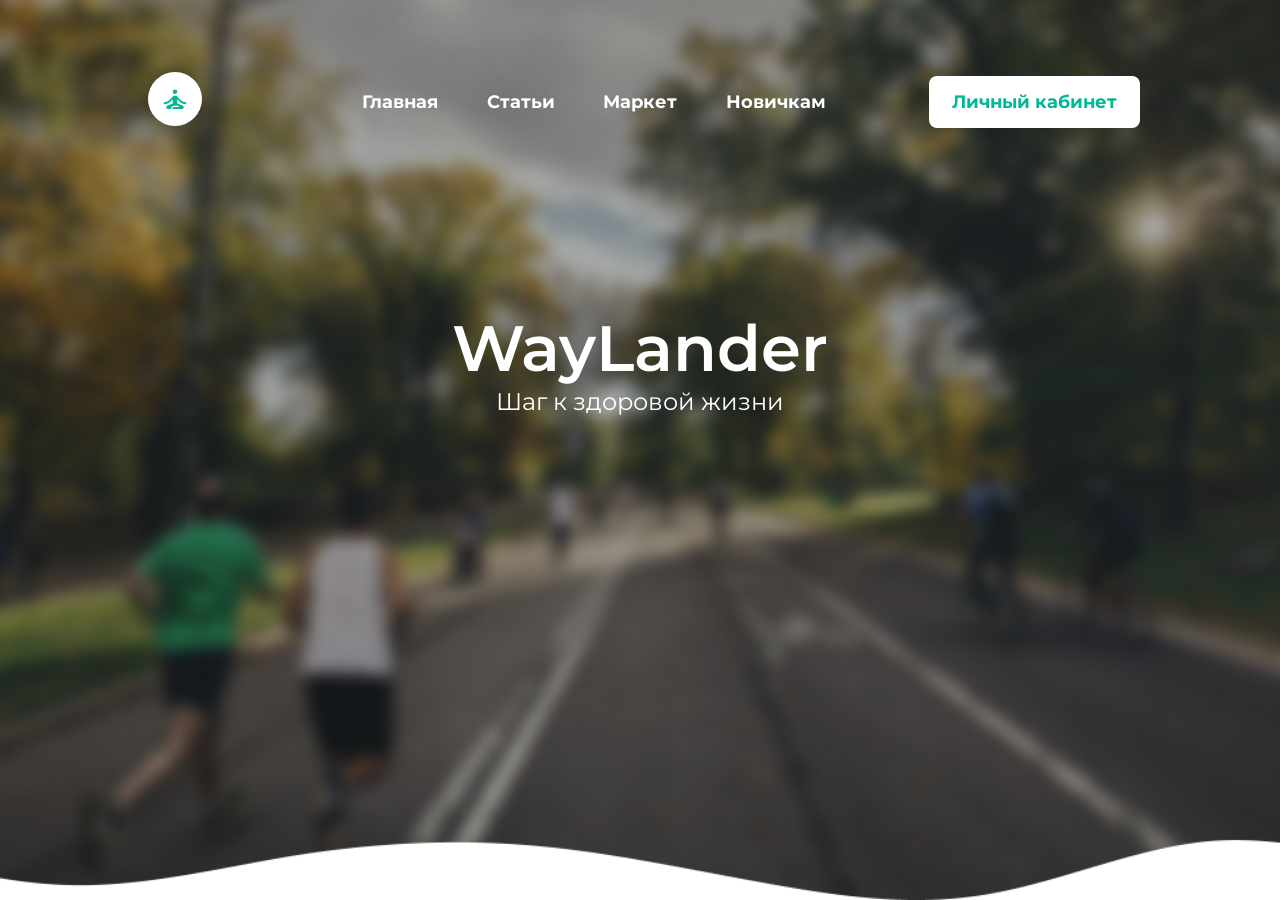
==== index.html @ 66855896 "web-site loaded" ====
<!DOCTYPE html><html lang="en"><head><meta charset="UTF-8"><meta http-equiv="X-UA-Compatible" content="IE=edge"><meta name="viewport" content="width=device-width,initial-scale=1"><link href="https://fonts.googleapis.com/css2?family=Montserrat:wght@400;600&display=swap" rel="stylesheet"><link rel="stylesheet" href="./css/style.min.css"><title>WayLander</title></head><body><section class="promo"><div class="promo__image"><div class="container"><nav class="header__nav"><div class="header__logo"><img src="./icons/Frame_6.svg" alt=""></div><ul class="nav_items"><li>Главная</li><li>Статьи</li><li>Маркет</li><li>Новичкам</li></ul><div class="header__btn">Личный кабинет</div></nav><div class="title"><h1 class="">WayLander</h1><p>Шаг к здоровой жизни</p></div></div></div></section><script src="https://cdn.jsdelivr.net/npm/bootstrap@5.2.2/dist/js/bootstrap.bundle.min.js" integrity="sha384-OERcA2EqjJCMA+/3y+gxIOqMEjwtxJY7qPCqsdltbNJuaOe923+mo//f6V8Qbsw3" crossorigin="anonymous"></script></body></html>
---- css/style.min.css ----
*{margin:0;padding:0}.container{width:1000px;margin:0 auto}.promo{background:url(../img/Maskgroup.png) no-repeat center;background-size:cover;min-height:100vh}.promo nav{display:flex;justify-content:space-between;align-items:center;padding-top:64px;font-family:Montserrat;font-style:normal;font-weight:700;font-size:18px;line-height:22px}.promo ul{display:flex;list-style-type:none;color:#fff;align-items:center;justify-content:space-between;width:464px;margin-left:135px;margin-right:86px}.promo li{transition:.3s}.promo li:hover{transition:.3s;color:#00b894;cursor:pointer}.promo .header__btn{justify-self:unset;display:flex;justify-content:center;align-items:center;padding:8px 16px;width:179px;height:36px;background:#fff;color:#00b894;border-radius:8px;transition:.3s;background-color:#fff}.promo .header__btn:hover{transition:.3s;background-color:#00b894;color:#fff;cursor:pointer}.promo .title{display:grid;justify-content:center;padding-top:170px}.promo .title h1{animation-name:fadein;animation-duration:6s;font-family:Montserrat;font-style:normal;font-weight:600;font-size:64px;line-height:78px;color:#fff}.promo .title p{animation-name:fadein;animation-duration:6s;margin:0 auto;font-family:Montserrat;font-style:normal;font-weight:400;font-size:24px;line-height:29px;color:#fff}@keyframes fadein{0%{opacity:0}100%{opacity:100}}
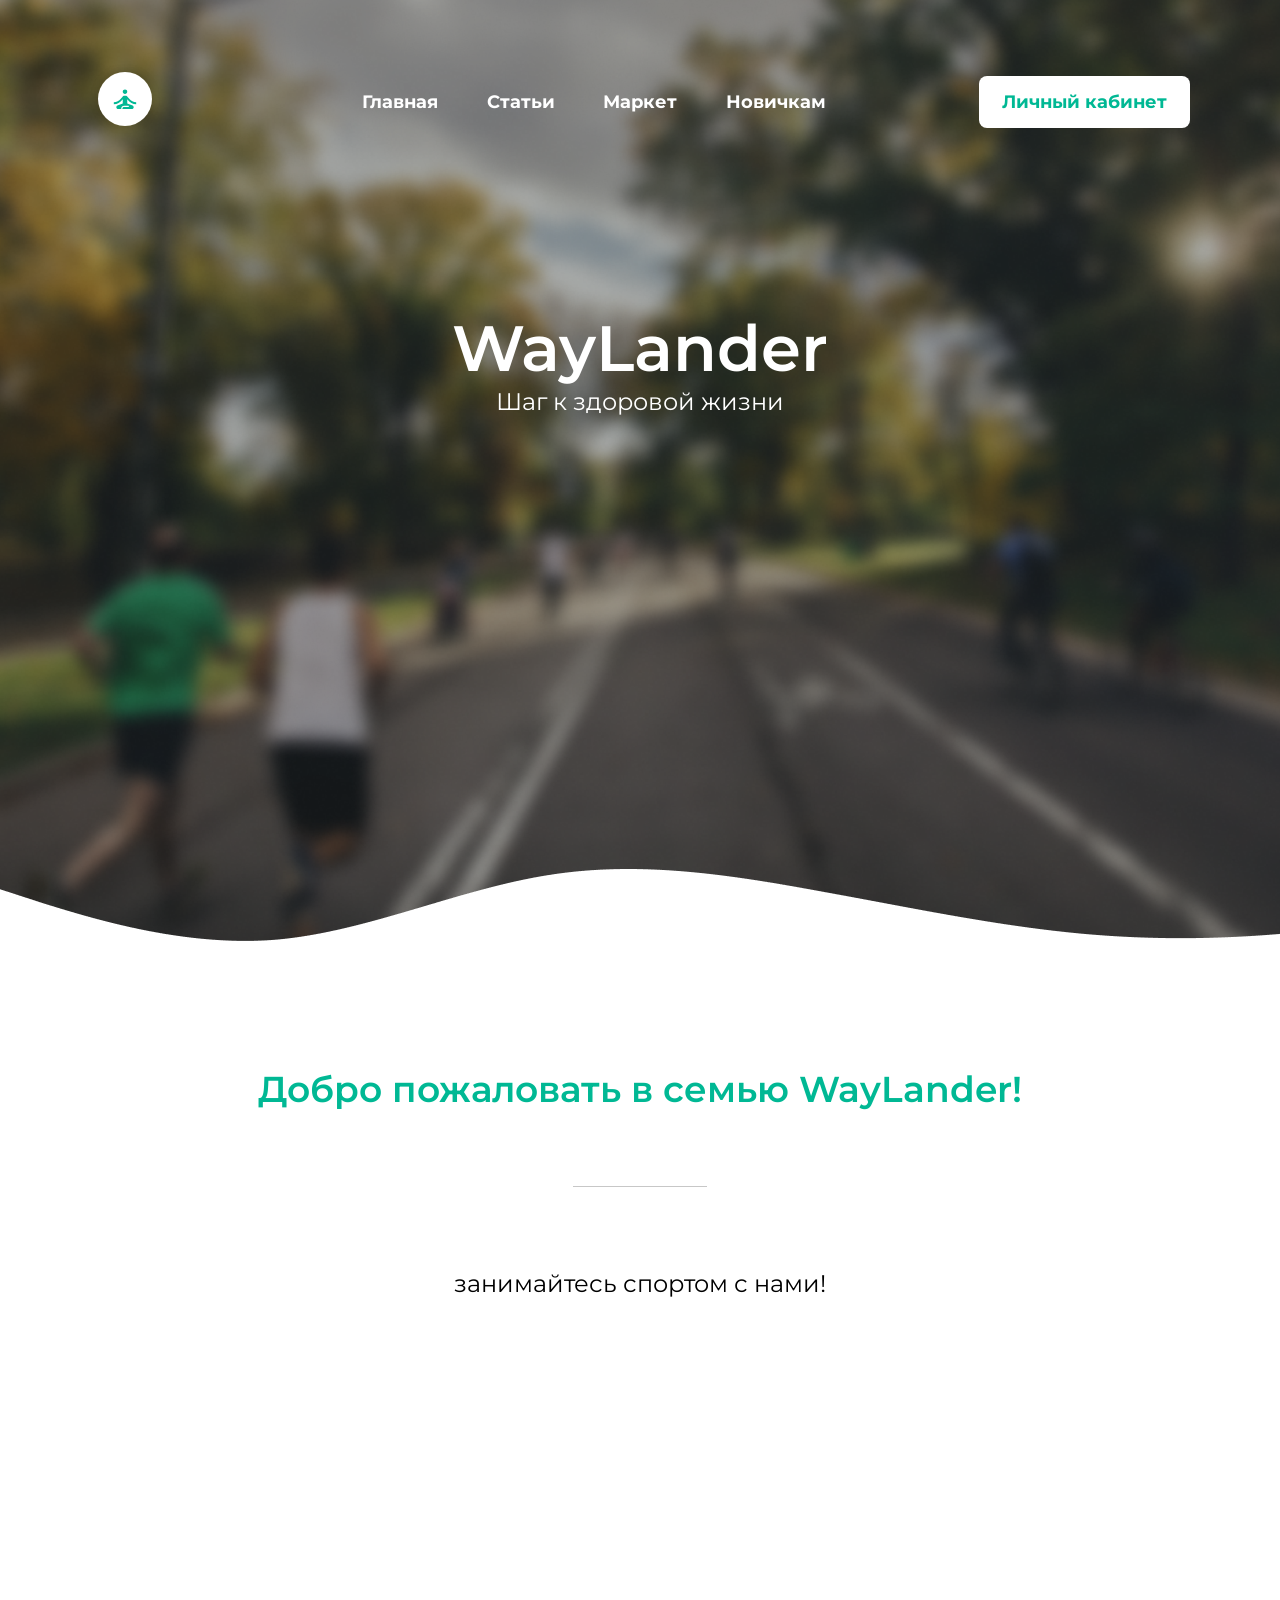
==== commit d3e3b70e: "modified promo" ====
--- a/index.html
+++ b/index.html
@@ -1 +1 @@
-<!DOCTYPE html><html lang="en"><head><meta charset="UTF-8"><meta http-equiv="X-UA-Compatible" content="IE=edge"><meta name="viewport" content="width=device-width,initial-scale=1"><link href="https://fonts.googleapis.com/css2?family=Montserrat:wght@400;600&display=swap" rel="stylesheet"><link rel="stylesheet" href="./css/style.min.css"><title>WayLander</title></head><body><section class="promo"><div class="promo__image"><div class="container"><nav class="header__nav"><div class="header__logo"><img src="./icons/Frame_6.svg" alt=""></div><ul class="nav_items"><li>Главная</li><li>Статьи</li><li>Маркет</li><li>Новичкам</li></ul><div class="header__btn">Личный кабинет</div></nav><div class="title"><h1 class="">WayLander</h1><p>Шаг к здоровой жизни</p></div></div></div></section><script src="https://cdn.jsdelivr.net/npm/bootstrap@5.2.2/dist/js/bootstrap.bundle.min.js" integrity="sha384-OERcA2EqjJCMA+/3y+gxIOqMEjwtxJY7qPCqsdltbNJuaOe923+mo//f6V8Qbsw3" crossorigin="anonymous"></script></body></html>+<!DOCTYPE html><html lang="en"><head><meta charset="UTF-8"><meta http-equiv="X-UA-Compatible" content="IE=edge"><meta name="viewport" content="width=device-width,initial-scale=1"><link href="https://fonts.googleapis.com/css2?family=Montserrat:wght@400;600&display=swap" rel="stylesheet"><link rel="stylesheet" href="./css/style.min.css"><title>WayLander</title></head><body><section class="promo"><div class="promo__image"><div class="container"><nav class="header__nav"><div class="header__logo"><img src="./icons/Frame_6.svg" alt=""></div><ul class="nav_items"><li>Главная</li><li>Статьи</li><li>Маркет</li><li>Новичкам</li></ul><div class="header__btn">Личный кабинет</div></nav><div class="title"><h1 class="">WayLander</h1><p>Шаг к здоровой жизни</p></div></div><img class="vector" src="./img/Vector.png" alt=""></div></section><section class="opportunities"><div class="container"><div class="greeting"><h2>Добро пожаловать в семью WayLander!</h2><div class="vector"></div><h3>занимайтесь спортом с нами!</h3></div></div></section><script src="https://cdn.jsdelivr.net/npm/bootstrap@5.2.2/dist/js/bootstrap.bundle.min.js" integrity="sha384-OERcA2EqjJCMA+/3y+gxIOqMEjwtxJY7qPCqsdltbNJuaOe923+mo//f6V8Qbsw3" crossorigin="anonymous"></script></body></html>
--- a/css/style.min.css
+++ b/css/style.min.css
@@ -1 +1 @@
-*{margin:0;padding:0}.container{width:1000px;margin:0 auto}.promo{background:url(../img/Maskgroup.png) no-repeat center;background-size:cover;min-height:100vh}.promo nav{display:flex;justify-content:space-between;align-items:center;padding-top:64px;font-family:Montserrat;font-style:normal;font-weight:700;font-size:18px;line-height:22px}.promo ul{display:flex;list-style-type:none;color:#fff;align-items:center;justify-content:space-between;width:464px;margin-left:135px;margin-right:86px}.promo li{transition:.3s}.promo li:hover{transition:.3s;color:#00b894;cursor:pointer}.promo .header__btn{justify-self:unset;display:flex;justify-content:center;align-items:center;padding:8px 16px;width:179px;height:36px;background:#fff;color:#00b894;border-radius:8px;transition:.3s;background-color:#fff}.promo .header__btn:hover{transition:.3s;background-color:#00b894;color:#fff;cursor:pointer}.promo .title{display:grid;justify-content:center;padding-top:170px}.promo .title h1{animation-name:fadein;animation-duration:6s;font-family:Montserrat;font-style:normal;font-weight:600;font-size:64px;line-height:78px;color:#fff}.promo .title p{animation-name:fadein;animation-duration:6s;margin:0 auto;font-family:Montserrat;font-style:normal;font-weight:400;font-size:24px;line-height:29px;color:#fff}@keyframes fadein{0%{opacity:0}100%{opacity:100}}+*{margin:0;padding:0}.container{width:1100px;min-height:100%;margin:0 auto}.promo{position:relative}.promo__image{position:relative;background:url(../img/runner.png) no-repeat center;background-size:cover;min-height:110vh;max-height:100%;margin-bottom:0;position:relative}.promo__image .vector{position:absolute;bottom:0}.promo nav{display:flex;justify-content:space-between;align-items:center;padding-top:64px;font-family:Montserrat;font-style:normal;font-weight:700;font-size:18px;line-height:22px}.promo ul{display:flex;list-style-type:none;color:#fff;align-items:center;justify-content:space-between;width:464px;margin-left:135px;margin-right:86px}.promo li{transition:.3s}.promo li:hover{transition:.3s;color:#00b894;cursor:pointer}.promo .header__btn{justify-self:unset;display:flex;justify-content:center;align-items:center;padding:8px 16px;width:179px;height:36px;background:#fff;color:#00b894;border-radius:8px;transition:.3s;background-color:#fff}.promo .header__btn:hover{transition:.3s;background-color:#00b894;color:#fff;cursor:pointer}.promo .title{display:grid;justify-content:center;padding-top:170px}.promo .title h1{animation-name:fadein;animation-duration:4s;animation-delay:1s;opacity:0;animation-fill-mode:forwards;font-family:Montserrat;font-style:normal;font-weight:600;font-size:64px;line-height:78px;color:#fff}.promo .title p{animation-name:fadein;animation-duration:4s;animation-delay:2s;opacity:0;animation-fill-mode:forwards;margin:0 auto;font-family:Montserrat;font-style:normal;font-weight:400;font-size:24px;line-height:29px;color:#fff}@keyframes fadein{0%{opacity:0}100%{opacity:100}}.opportunities{min-height:792px;padding-top:60px}.greeting{display:flex;flex-direction:column;min-width:190px;justify-content:center}.greeting h2{margin:0 auto;font-family:Montserrat;font-style:normal;font-weight:600;font-size:36px;line-height:78px;color:#00b894}.greeting .vector{margin:0 auto;height:1px;width:134px;background-color:#c7c7c7;margin-top:58px}.greeting h3{margin:0 auto;margin-top:58px;font-family:Montserrat;font-style:normal;font-weight:400;font-size:24px;line-height:78px;color:#000}
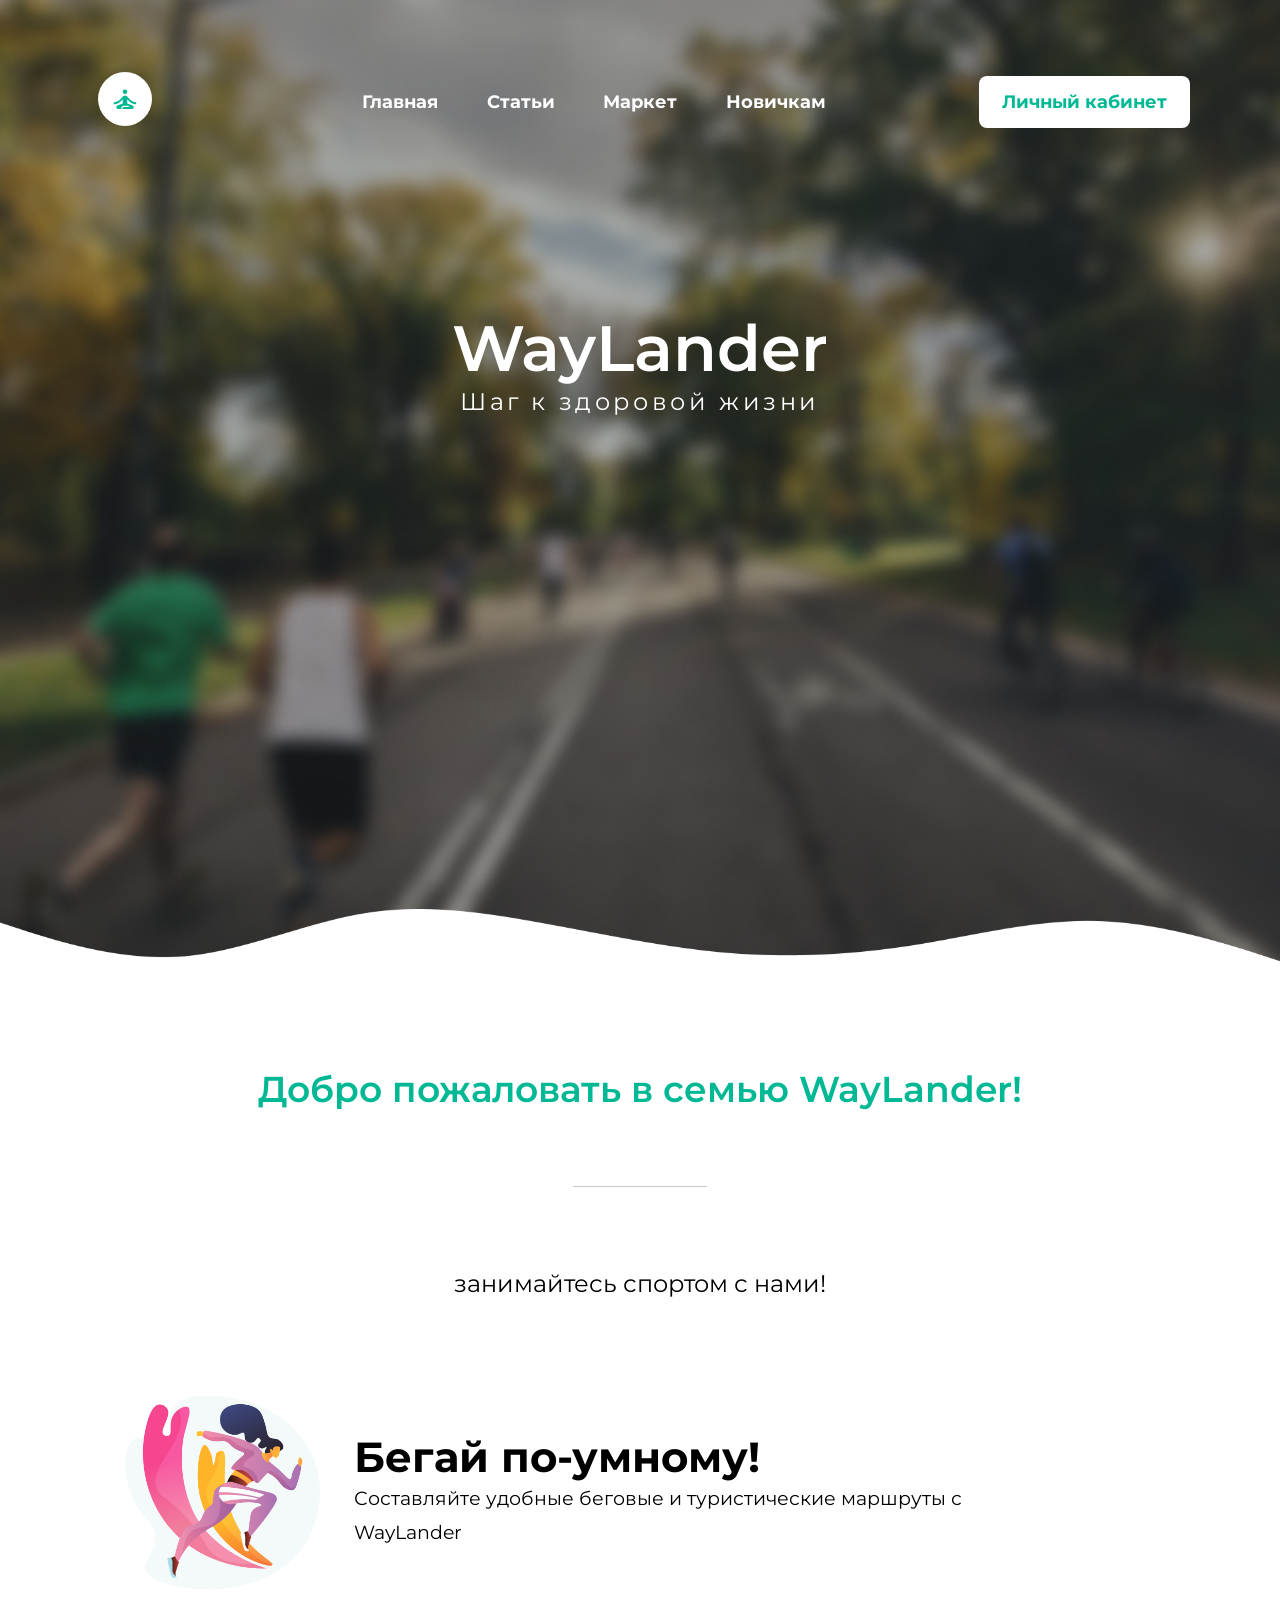
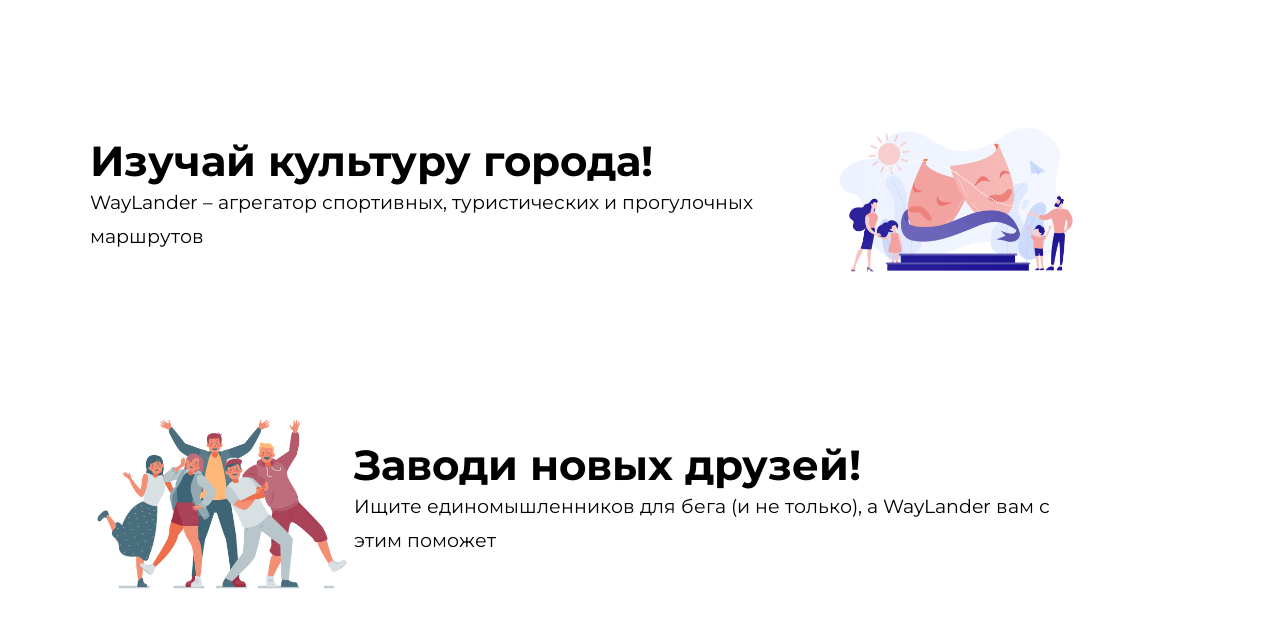
==== commit c8e2b2ce: "add web-site" ====
--- a/index.html
+++ b/index.html
@@ -1 +1 @@
-<!DOCTYPE html><html lang="en"><head><meta charset="UTF-8"><meta http-equiv="X-UA-Compatible" content="IE=edge"><meta name="viewport" content="width=device-width,initial-scale=1"><link href="https://fonts.googleapis.com/css2?family=Montserrat:wght@400;600&display=swap" rel="stylesheet"><link rel="stylesheet" href="./css/style.min.css"><title>WayLander</title></head><body><section class="promo"><div class="promo__image"><div class="container"><nav class="header__nav"><div class="header__logo"><img src="./icons/Frame_6.svg" alt=""></div><ul class="nav_items"><li>Главная</li><li>Статьи</li><li>Маркет</li><li>Новичкам</li></ul><div class="header__btn">Личный кабинет</div></nav><div class="title"><h1 class="">WayLander</h1><p>Шаг к здоровой жизни</p></div></div><img class="vector" src="./img/Vector.png" alt=""></div></section><section class="opportunities"><div class="container"><div class="greeting"><h2>Добро пожаловать в семью WayLander!</h2><div class="vector"></div><h3>занимайтесь спортом с нами!</h3></div></div></section><script src="https://cdn.jsdelivr.net/npm/bootstrap@5.2.2/dist/js/bootstrap.bundle.min.js" integrity="sha384-OERcA2EqjJCMA+/3y+gxIOqMEjwtxJY7qPCqsdltbNJuaOe923+mo//f6V8Qbsw3" crossorigin="anonymous"></script></body></html>+<!DOCTYPE html><html lang="en"><head><meta charset="UTF-8"><meta http-equiv="X-UA-Compatible" content="IE=edge"><meta name="viewport" content="width=device-width,initial-scale=1"><link href="https://fonts.googleapis.com/css2?family=Montserrat:wght@400;600&display=swap" rel="stylesheet"><link rel="stylesheet" href="./css/style.min.css"><title>WayLander</title></head><body><section class="promo"><div class="promo__image"><div class="container"><nav class="header__nav"><div class="header__logo"><img src="./icons/Frame_6.svg" alt="" draggable="false"></div><ul class="nav_items"><li>Главная</li><li>Статьи</li><li>Маркет</li><li>Новичкам</li></ul><div class="header__btn">Личный кабинет</div></nav><div class="title"><h1 class="">WayLander</h1><p>Шаг к здоровой жизни</p></div></div><img class="vector" src="./img/Vector.png" alt=""></div></section><section class="opportunities"><div class="container"><div class="greeting"><h2>Добро пожаловать в семью WayLander!</h2><div class="vector"></div><h3>занимайтесь спортом с нами!</h3></div><div class="opportunities__items"><div class="opportunities__item"><img src="./icons/woman.svg" alt=""><div class="opportunities__text"><h2>Бегай по-умному!</h2><p>Составляйте удобные беговые и туристические маршруты с WayLander</p></div></div><div class="opportunities__item"><div class="opportunities__text" style="margin-right: 18px"><h2>Изучай культуру города!</h2><p>WayLander – агрегатор спортивных, туристических и прогулочных маршрутов</p></div><img src="./icons/masks.svg" alt=""></div><div class="opportunities__item"><img src="./icons/people.svg" alt=""><div class="opportunities__text"><h2>Заводи новых друзей!</h2><p>Ищите единомышленников для бега (и не только), а WayLander вам с этим поможет</p></div></div></div></div></section><script src="https://cdn.jsdelivr.net/npm/bootstrap@5.2.2/dist/js/bootstrap.bundle.min.js" integrity="sha384-OERcA2EqjJCMA+/3y+gxIOqMEjwtxJY7qPCqsdltbNJuaOe923+mo//f6V8Qbsw3" crossorigin="anonymous"></script></body></html>
--- a/css/style.min.css
+++ b/css/style.min.css
@@ -1 +1 @@
-*{margin:0;padding:0}.container{width:1100px;min-height:100%;margin:0 auto}.promo{position:relative}.promo__image{position:relative;background:url(../img/runner.png) no-repeat center;background-size:cover;min-height:110vh;max-height:100%;margin-bottom:0;position:relative}.promo__image .vector{position:absolute;bottom:0}.promo nav{display:flex;justify-content:space-between;align-items:center;padding-top:64px;font-family:Montserrat;font-style:normal;font-weight:700;font-size:18px;line-height:22px}.promo ul{display:flex;list-style-type:none;color:#fff;align-items:center;justify-content:space-between;width:464px;margin-left:135px;margin-right:86px}.promo li{transition:.3s}.promo li:hover{transition:.3s;color:#00b894;cursor:pointer}.promo .header__btn{justify-self:unset;display:flex;justify-content:center;align-items:center;padding:8px 16px;width:179px;height:36px;background:#fff;color:#00b894;border-radius:8px;transition:.3s;background-color:#fff}.promo .header__btn:hover{transition:.3s;background-color:#00b894;color:#fff;cursor:pointer}.promo .title{display:grid;justify-content:center;padding-top:170px}.promo .title h1{animation-name:fadein;animation-duration:4s;animation-delay:1s;opacity:0;animation-fill-mode:forwards;font-family:Montserrat;font-style:normal;font-weight:600;font-size:64px;line-height:78px;color:#fff}.promo .title p{animation-name:fadein;animation-duration:4s;animation-delay:2s;opacity:0;animation-fill-mode:forwards;margin:0 auto;font-family:Montserrat;font-style:normal;font-weight:400;font-size:24px;line-height:29px;color:#fff}@keyframes fadein{0%{opacity:0}100%{opacity:100}}.opportunities{min-height:792px;padding-top:60px}.greeting{display:flex;flex-direction:column;min-width:190px;justify-content:center}.greeting h2{margin:0 auto;font-family:Montserrat;font-style:normal;font-weight:600;font-size:36px;line-height:78px;color:#00b894}.greeting .vector{margin:0 auto;height:1px;width:134px;background-color:#c7c7c7;margin-top:58px}.greeting h3{margin:0 auto;margin-top:58px;font-family:Montserrat;font-style:normal;font-weight:400;font-size:24px;line-height:78px;color:#000}+*{margin:0;padding:0}.container{width:1100px;margin:0 auto}.promo{position:relative}.promo__image{position:relative;background:url(../img/runner.png) no-repeat center;background-size:cover;min-height:110vh;max-height:100%;margin-bottom:0;position:relative}.promo__image .vector{position:absolute;max-width:100vw;bottom:0}.promo nav{display:flex;justify-content:space-between;align-items:center;padding-top:64px;font-family:Montserrat;font-style:normal;font-weight:700;font-size:18px;line-height:22px}.promo ul{display:flex;list-style-type:none;color:#fff;align-items:center;justify-content:space-between;width:464px;margin-left:135px;margin-right:86px}.promo li{transition:.3s}.promo li:hover{transition:.3s;color:#00b894;cursor:pointer}.promo .header__btn{justify-self:unset;display:flex;justify-content:center;align-items:center;padding:8px 16px;width:179px;height:36px;background:#fff;color:#00b894;border-radius:8px;transition:.3s;background-color:#fff}.promo .header__btn:hover{transition:.3s;background-color:#00b894;color:#fff;cursor:pointer}.promo .title{display:grid;justify-content:center;padding-top:170px}.promo .title h1{animation-name:fadein;animation-duration:4s;animation-delay:1s;opacity:0;animation-fill-mode:forwards;font-family:Montserrat;font-style:normal;font-weight:600;font-size:64px;line-height:78px;color:#fff}.promo .title p{animation-name:fadein;animation-duration:4s;animation-delay:2s;opacity:0;animation-fill-mode:forwards;margin:0 auto;font-family:Montserrat;font-style:normal;font-weight:400;font-size:24px;line-height:29px;color:#fff;letter-spacing:.15em}@keyframes fadein{0%{opacity:0}100%{opacity:100}}.opportunities{min-height:792px;padding-top:60px}.opportunities__item{display:flex;font-family:Montserrat;font-style:normal;font-weight:700;font-size:28px;line-height:34px;display:flex;align-items:center;margin-top:40px;margin-right:18px}.opportunities__item p{width:714px;margin-top:8px;font-weight:400;font-size:19px}.opportunities__item__text{width:637px}.greeting{display:flex;flex-direction:column;min-width:190px;justify-content:center}.greeting h2{margin:0 auto;font-family:Montserrat;font-style:normal;font-weight:600;font-size:36px;line-height:78px;color:#00b894}.greeting .vector{margin:0 auto;height:1px;width:134px;background-color:#c7c7c7;margin-top:58px}.greeting h3{margin:0 auto;margin-top:58px;font-family:Montserrat;font-style:normal;font-weight:400;font-size:24px;line-height:78px;color:#000}
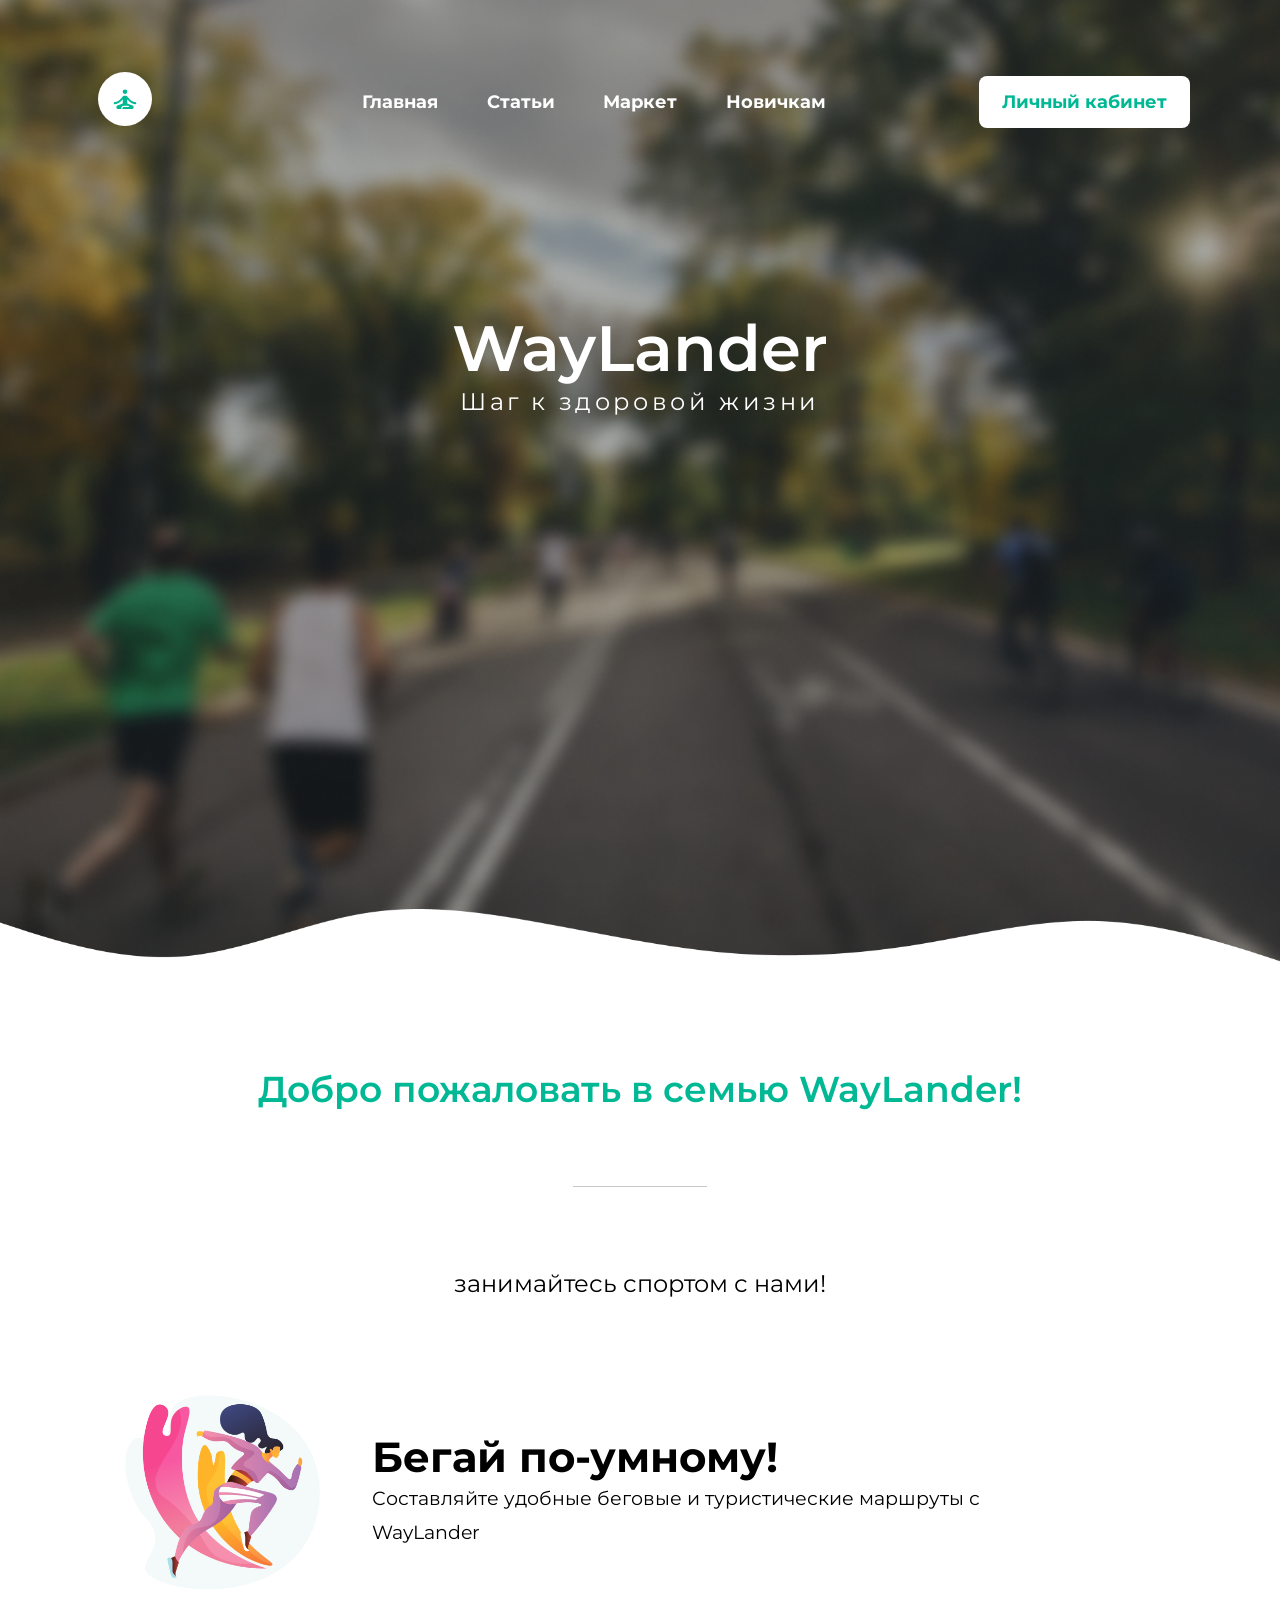
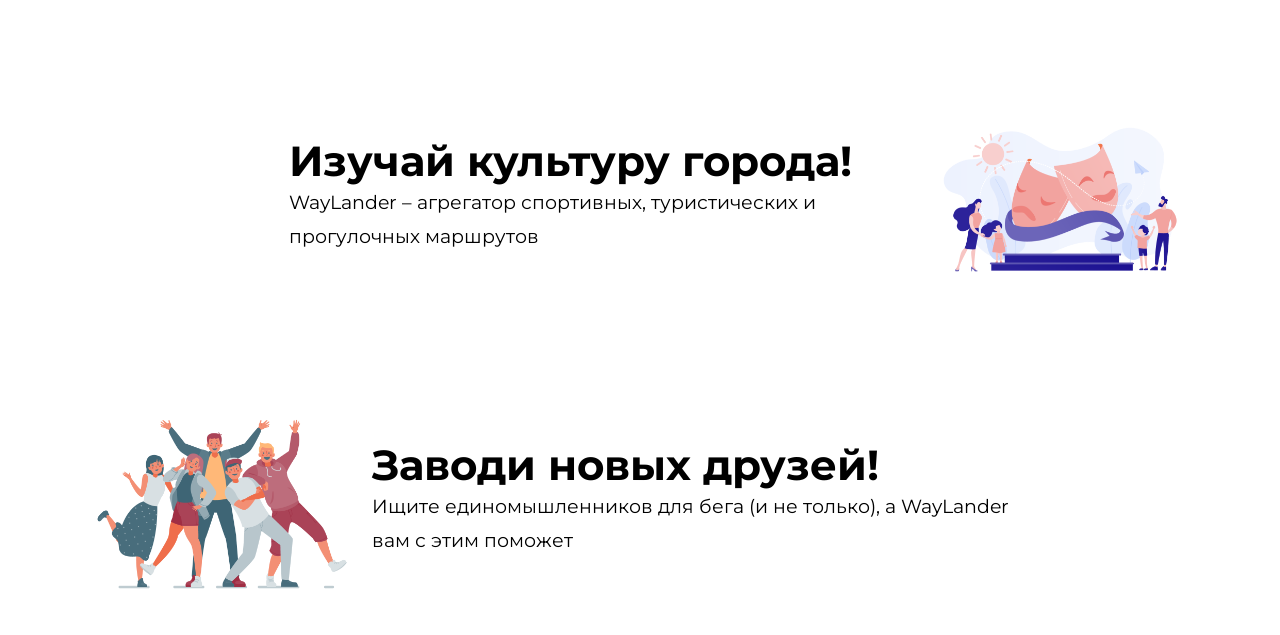
==== commit b1f0a89f: "added second page" ====
--- a/index.html
+++ b/index.html
@@ -1 +1 @@
-<!DOCTYPE html><html lang="en"><head><meta charset="UTF-8"><meta http-equiv="X-UA-Compatible" content="IE=edge"><meta name="viewport" content="width=device-width,initial-scale=1"><link href="https://fonts.googleapis.com/css2?family=Montserrat:wght@400;600&display=swap" rel="stylesheet"><link rel="stylesheet" href="./css/style.min.css"><title>WayLander</title></head><body><section class="promo"><div class="promo__image"><div class="container"><nav class="header__nav"><div class="header__logo"><img src="./icons/Frame_6.svg" alt="" draggable="false"></div><ul class="nav_items"><li>Главная</li><li>Статьи</li><li>Маркет</li><li>Новичкам</li></ul><div class="header__btn">Личный кабинет</div></nav><div class="title"><h1 class="">WayLander</h1><p>Шаг к здоровой жизни</p></div></div><img class="vector" src="./img/Vector.png" alt=""></div></section><section class="opportunities"><div class="container"><div class="greeting"><h2>Добро пожаловать в семью WayLander!</h2><div class="vector"></div><h3>занимайтесь спортом с нами!</h3></div><div class="opportunities__items"><div class="opportunities__item"><img src="./icons/woman.svg" alt=""><div class="opportunities__text"><h2>Бегай по-умному!</h2><p>Составляйте удобные беговые и туристические маршруты с WayLander</p></div></div><div class="opportunities__item"><div class="opportunities__text" style="margin-right: 18px"><h2>Изучай культуру города!</h2><p>WayLander – агрегатор спортивных, туристических и прогулочных маршрутов</p></div><img src="./icons/masks.svg" alt=""></div><div class="opportunities__item"><img src="./icons/people.svg" alt=""><div class="opportunities__text"><h2>Заводи новых друзей!</h2><p>Ищите единомышленников для бега (и не только), а WayLander вам с этим поможет</p></div></div></div></div></section><script src="https://cdn.jsdelivr.net/npm/bootstrap@5.2.2/dist/js/bootstrap.bundle.min.js" integrity="sha384-OERcA2EqjJCMA+/3y+gxIOqMEjwtxJY7qPCqsdltbNJuaOe923+mo//f6V8Qbsw3" crossorigin="anonymous"></script></body></html>+<!DOCTYPE html><html lang="en"><head><meta charset="UTF-8"><meta http-equiv="X-UA-Compatible" content="IE=edge"><meta name="viewport" content="width=device-width,initial-scale=1"><link href="https://fonts.googleapis.com/css2?family=Montserrat:wght@400;600&display=swap" rel="stylesheet"><link rel="stylesheet" href="./css/style.min.css"><title>WayLander</title></head><body><section class="promo"><div class="promo__image"><div class="container"><nav class="header__nav"><div class="header__logo"><img src="./icons/Frame_6.svg" alt="" draggable="false"></div><ul class="nav_items"><li>Главная</li><li>Статьи</li><li>Маркет</li><li>Новичкам</li></ul><div class="header__btn">Личный кабинет</div></nav><div class="title"><h1 class="">WayLander</h1><p>Шаг к здоровой жизни</p></div></div><img class="vector" src="./img/Vector.png" alt=""></div></section><section class="opportunities"><div class="container"><div class="greeting"><h2>Добро пожаловать в семью WayLander!</h2><div class="vector"></div><h3>занимайтесь спортом с нами!</h3></div><div class="opportunities__items"><div class="opportunities__item"><img src="./icons/woman.svg" alt=""><div class="opportunities__text"><h2>Бегай по-умному!</h2><p>Составляйте удобные беговые и туристические маршруты с WayLander</p></div></div><div class="opportunities__item right"><div class="opportunities__text"><h2>Изучай культуру города!</h2><p>WayLander – агрегатор спортивных, туристических и прогулочных маршрутов</p></div><img src="./icons/masks.svg" alt=""></div><div class="opportunities__item"><img src="./icons/people.svg" alt=""><div class="opportunities__text"><h2>Заводи новых друзей!</h2><p>Ищите единомышленников для бега (и не только), а WayLander вам с этим поможет</p></div></div></div></div></section><script src="https://cdn.jsdelivr.net/npm/bootstrap@5.2.2/dist/js/bootstrap.bundle.min.js" integrity="sha384-OERcA2EqjJCMA+/3y+gxIOqMEjwtxJY7qPCqsdltbNJuaOe923+mo//f6V8Qbsw3" crossorigin="anonymous"></script></body></html>
--- a/css/style.min.css
+++ b/css/style.min.css
@@ -1 +1 @@
-*{margin:0;padding:0}.container{width:1100px;margin:0 auto}.promo{position:relative}.promo__image{position:relative;background:url(../img/runner.png) no-repeat center;background-size:cover;min-height:110vh;max-height:100%;margin-bottom:0;position:relative}.promo__image .vector{position:absolute;max-width:100vw;bottom:0}.promo nav{display:flex;justify-content:space-between;align-items:center;padding-top:64px;font-family:Montserrat;font-style:normal;font-weight:700;font-size:18px;line-height:22px}.promo ul{display:flex;list-style-type:none;color:#fff;align-items:center;justify-content:space-between;width:464px;margin-left:135px;margin-right:86px}.promo li{transition:.3s}.promo li:hover{transition:.3s;color:#00b894;cursor:pointer}.promo .header__btn{justify-self:unset;display:flex;justify-content:center;align-items:center;padding:8px 16px;width:179px;height:36px;background:#fff;color:#00b894;border-radius:8px;transition:.3s;background-color:#fff}.promo .header__btn:hover{transition:.3s;background-color:#00b894;color:#fff;cursor:pointer}.promo .title{display:grid;justify-content:center;padding-top:170px}.promo .title h1{animation-name:fadein;animation-duration:4s;animation-delay:1s;opacity:0;animation-fill-mode:forwards;font-family:Montserrat;font-style:normal;font-weight:600;font-size:64px;line-height:78px;color:#fff}.promo .title p{animation-name:fadein;animation-duration:4s;animation-delay:2s;opacity:0;animation-fill-mode:forwards;margin:0 auto;font-family:Montserrat;font-style:normal;font-weight:400;font-size:24px;line-height:29px;color:#fff;letter-spacing:.15em}@keyframes fadein{0%{opacity:0}100%{opacity:100}}.opportunities{min-height:792px;padding-top:60px}.opportunities__item{display:flex;font-family:Montserrat;font-style:normal;font-weight:700;font-size:28px;line-height:34px;display:flex;align-items:center;margin-top:40px;margin-right:18px}.opportunities__item p{width:714px;margin-top:8px;font-weight:400;font-size:19px}.opportunities__item__text{width:637px}.greeting{display:flex;flex-direction:column;min-width:190px;justify-content:center}.greeting h2{margin:0 auto;font-family:Montserrat;font-style:normal;font-weight:600;font-size:36px;line-height:78px;color:#00b894}.greeting .vector{margin:0 auto;height:1px;width:134px;background-color:#c7c7c7;margin-top:58px}.greeting h3{margin:0 auto;margin-top:58px;font-family:Montserrat;font-style:normal;font-weight:400;font-size:24px;line-height:78px;color:#000}+*{margin:0;padding:0}.container{width:1100px;margin:0 auto}.promo{position:relative}.promo__image{position:relative;background:url(../img/runner.png) no-repeat center;background-size:cover;min-height:110vh;max-height:100%;margin-bottom:0;position:relative}.promo__image .vector{position:absolute;max-width:100vw;bottom:0}.promo nav{display:flex;justify-content:space-between;align-items:center;padding-top:64px;font-family:Montserrat;font-style:normal;font-weight:700;font-size:18px;line-height:22px}.promo ul{display:flex;list-style-type:none;color:#fff;align-items:center;justify-content:space-between;width:464px;margin-left:135px;margin-right:86px}.promo li{transition:.3s}.promo li:hover{transition:.3s;color:#00b894;cursor:pointer;background-color:#fff;padding:5px}.promo .header__btn{justify-self:unset;display:flex;justify-content:center;align-items:center;padding:8px 16px;width:179px;height:36px;background:#fff;color:#00b894;border-radius:8px;transition:.3s;background-color:#fff}.promo .header__btn:hover{transition:.3s;background-color:#00b894;color:#fff;cursor:pointer}.promo .title{display:grid;justify-content:center;padding-top:170px}.promo .title h1{animation-name:fadein;animation-duration:4s;animation-delay:1s;opacity:0;animation-fill-mode:forwards;font-family:Montserrat;font-style:normal;font-weight:600;font-size:64px;line-height:78px;color:#fff}.promo .title p{animation-name:fadein;animation-duration:4s;animation-delay:2s;opacity:0;animation-fill-mode:forwards;margin:0 auto;font-family:Montserrat;font-style:normal;font-weight:400;font-size:24px;line-height:29px;color:#fff;letter-spacing:.15em}@keyframes fadein{0%{opacity:0}100%{opacity:100}}.opportunities{min-height:792px;padding-top:60px}.opportunities__item{font-family:Montserrat;font-style:normal;font-weight:700;font-size:28px;line-height:34px;display:flex;align-items:center;margin-top:40px;float:left}.opportunities__item:nth-child(2n){float:right}.opportunities__item p{max-width:714px;margin-top:8px;font-weight:400;font-size:19px}.opportunities__text{width:637px}.opportunities__text:nth-child(2){margin-right:0;margin-left:18px}.greeting{display:flex;flex-direction:column;min-width:190px;justify-content:center}.greeting h2{margin:0 auto;font-family:Montserrat;font-style:normal;font-weight:600;font-size:36px;line-height:78px;color:#00b894}.greeting .vector{margin:0 auto;height:1px;width:134px;background-color:#c7c7c7;margin-top:58px}.greeting h3{margin:0 auto;margin-top:58px;font-family:Montserrat;font-style:normal;font-weight:400;font-size:24px;line-height:78px;color:#000}
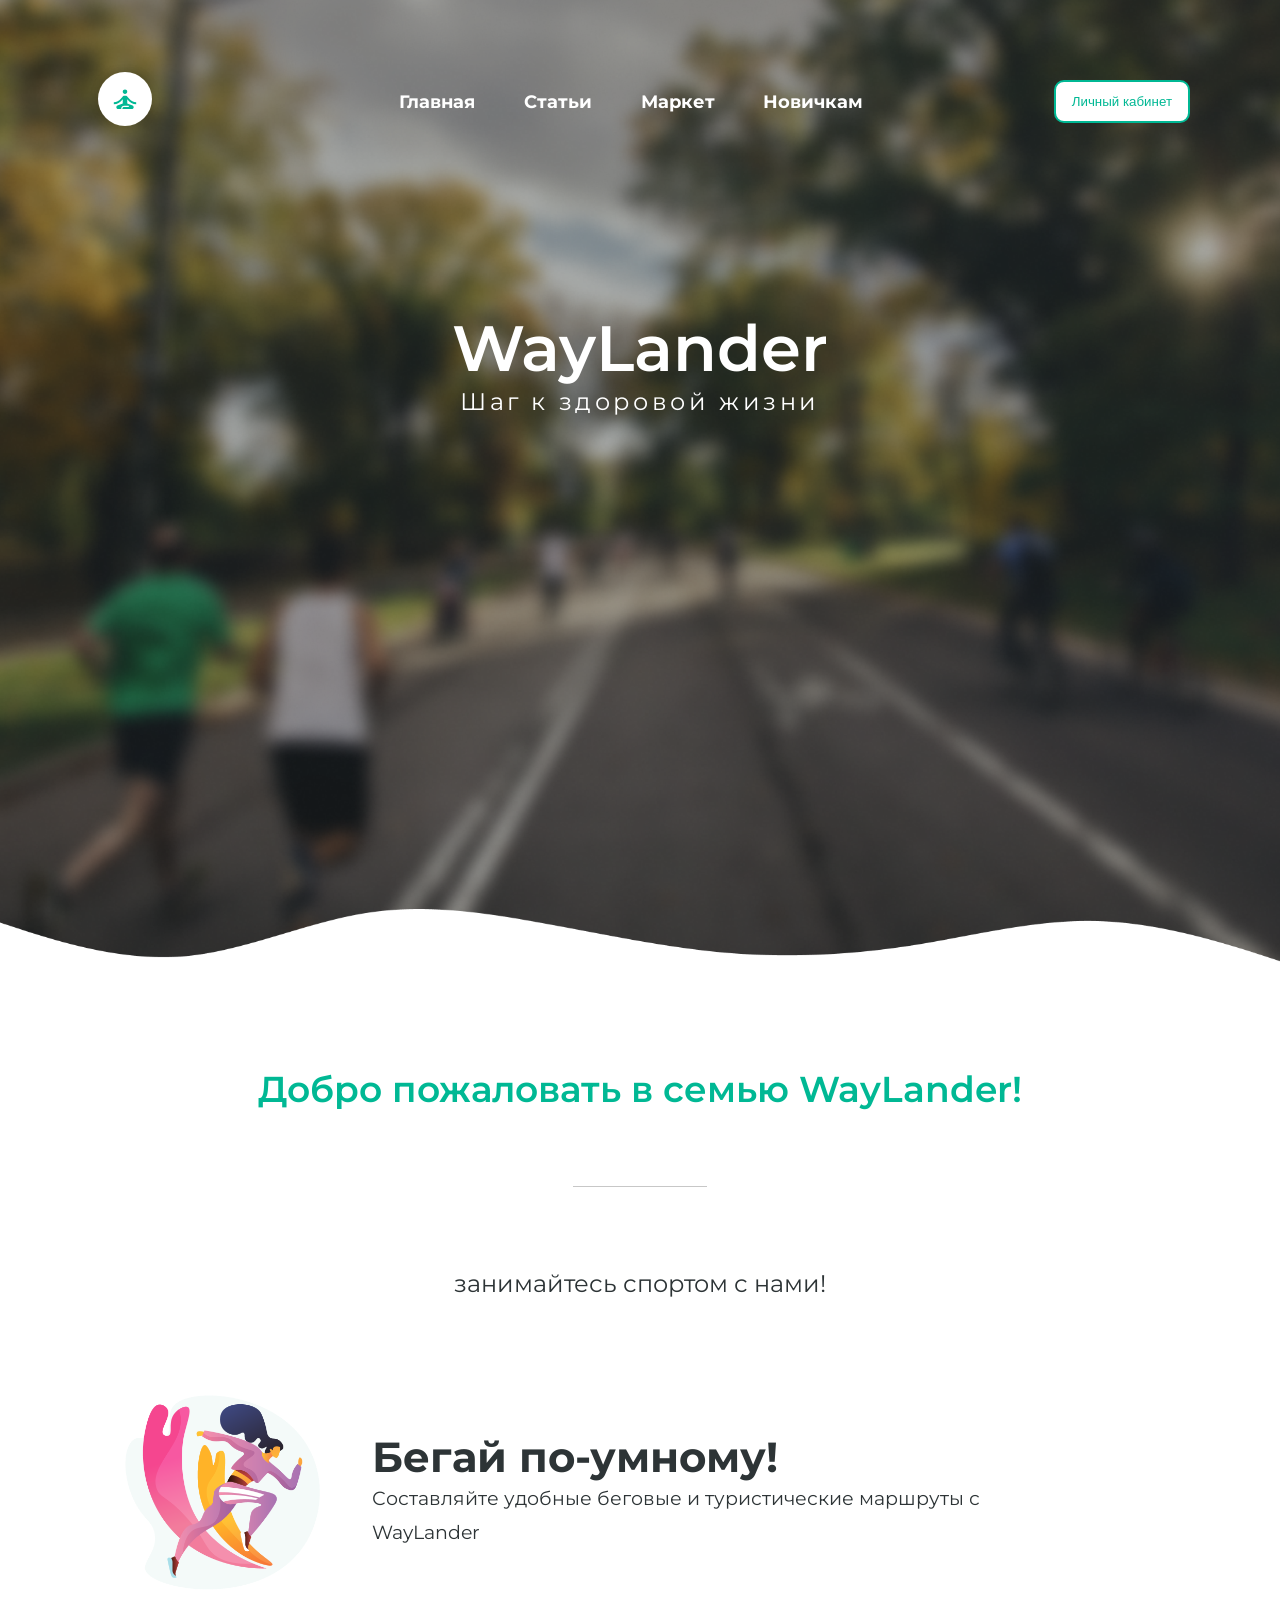
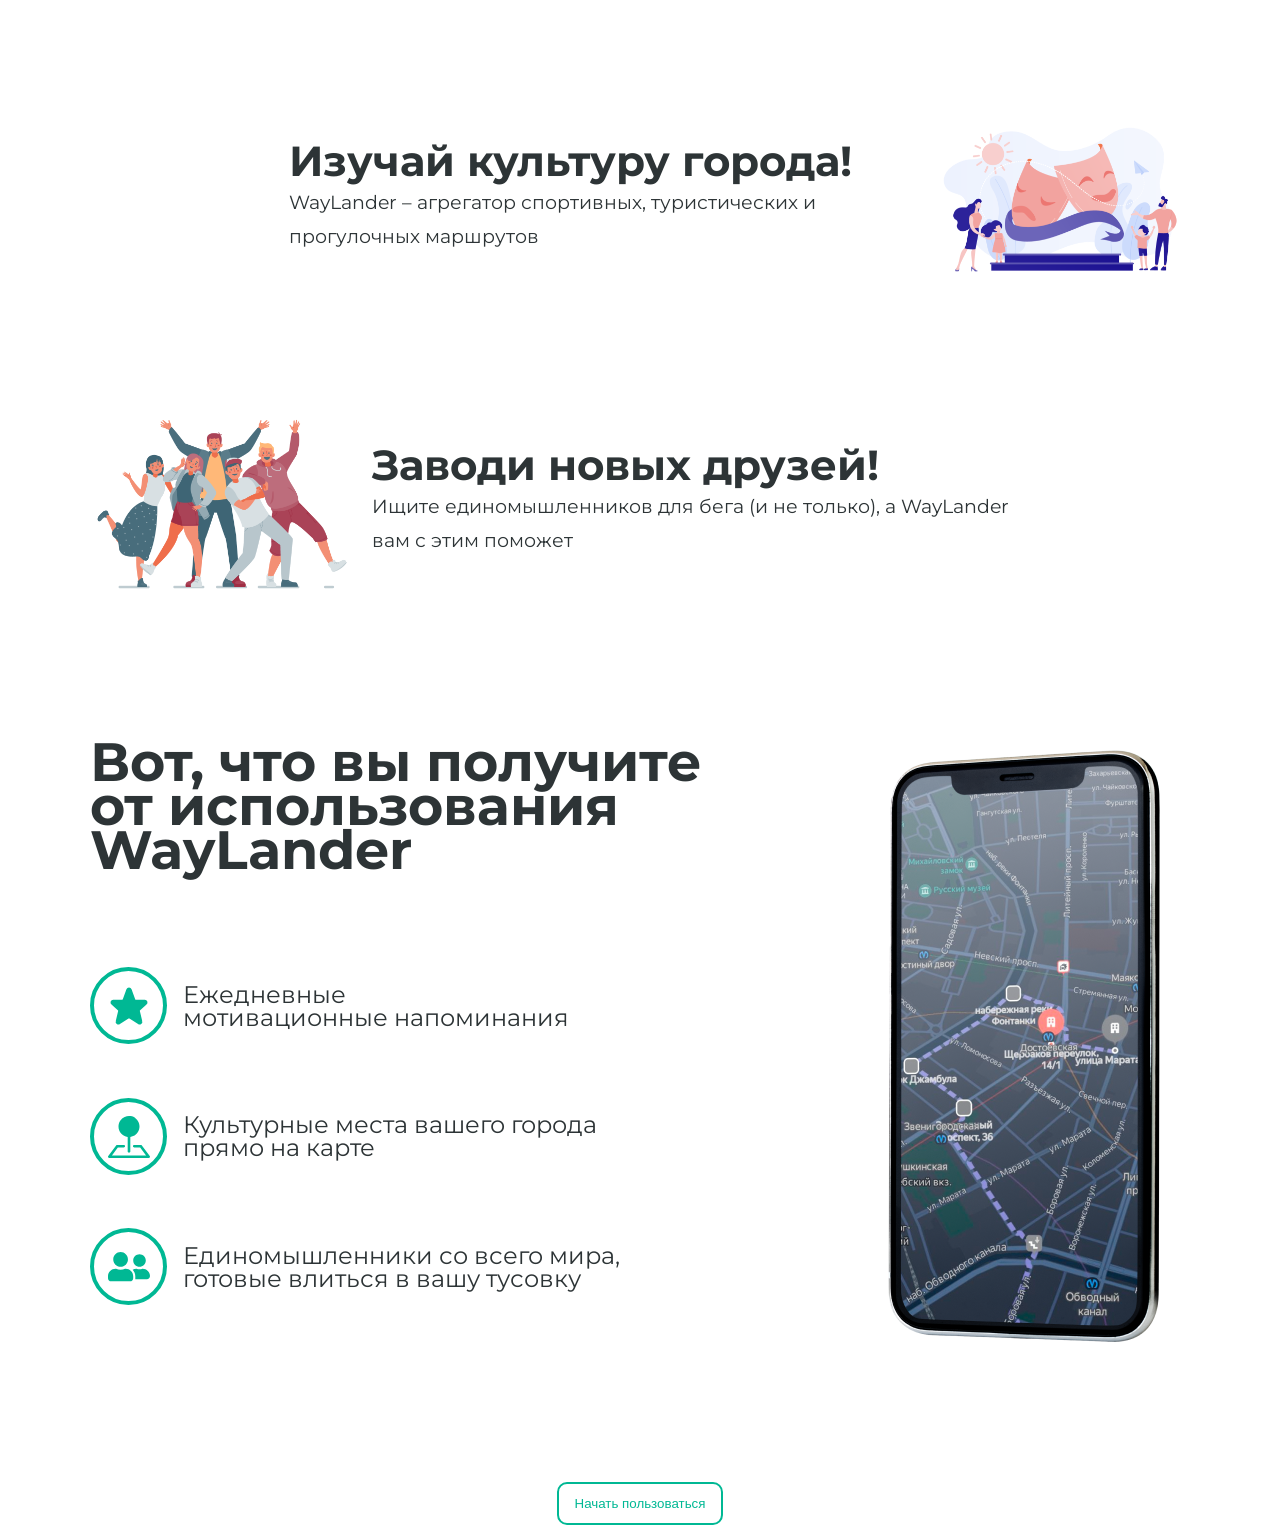
==== commit cccd61fb: "added new part" ====
--- a/index.html
+++ b/index.html
@@ -1 +1,9 @@
-<!DOCTYPE html><html lang="en"><head><meta charset="UTF-8"><meta http-equiv="X-UA-Compatible" content="IE=edge"><meta name="viewport" content="width=device-width,initial-scale=1"><link href="https://fonts.googleapis.com/css2?family=Montserrat:wght@400;600&display=swap" rel="stylesheet"><link rel="stylesheet" href="./css/style.min.css"><title>WayLander</title></head><body><section class="promo"><div class="promo__image"><div class="container"><nav class="header__nav"><div class="header__logo"><img src="./icons/Frame_6.svg" alt="" draggable="false"></div><ul class="nav_items"><li>Главная</li><li>Статьи</li><li>Маркет</li><li>Новичкам</li></ul><div class="header__btn">Личный кабинет</div></nav><div class="title"><h1 class="">WayLander</h1><p>Шаг к здоровой жизни</p></div></div><img class="vector" src="./img/Vector.png" alt=""></div></section><section class="opportunities"><div class="container"><div class="greeting"><h2>Добро пожаловать в семью WayLander!</h2><div class="vector"></div><h3>занимайтесь спортом с нами!</h3></div><div class="opportunities__items"><div class="opportunities__item"><img src="./icons/woman.svg" alt=""><div class="opportunities__text"><h2>Бегай по-умному!</h2><p>Составляйте удобные беговые и туристические маршруты с WayLander</p></div></div><div class="opportunities__item right"><div class="opportunities__text"><h2>Изучай культуру города!</h2><p>WayLander – агрегатор спортивных, туристических и прогулочных маршрутов</p></div><img src="./icons/masks.svg" alt=""></div><div class="opportunities__item"><img src="./icons/people.svg" alt=""><div class="opportunities__text"><h2>Заводи новых друзей!</h2><p>Ищите единомышленников для бега (и не только), а WayLander вам с этим поможет</p></div></div></div></div></section><script src="https://cdn.jsdelivr.net/npm/bootstrap@5.2.2/dist/js/bootstrap.bundle.min.js" integrity="sha384-OERcA2EqjJCMA+/3y+gxIOqMEjwtxJY7qPCqsdltbNJuaOe923+mo//f6V8Qbsw3" crossorigin="anonymous"></script></body></html>+<!DOCTYPE html><html lang="en"><head><meta charset="UTF-8"><meta http-equiv="X-UA-Compatible" content="IE=edge"><meta name="viewport" content="width=device-width,initial-scale=1"><link href="https://fonts.googleapis.com/css2?family=Montserrat:wght@400;600&display=swap" rel="stylesheet"><link rel="stylesheet" href="./css/style.min.css"><title>WayLander</title></head><body><section class="promo"><div class="promo__image"><div class="container"><nav class="header__nav"><div class="header__logo"><img src="./icons/Frame_6.svg" alt="" draggable="false"></div><ul class="nav_items"><li>Главная</li><li>Статьи</li><li>Маркет</li><li>Новичкам</li></ul><button class="header__btn">Личный кабинет</button></nav><div class="title"><h1 class="">WayLander</h1><p>Шаг к здоровой жизни</p></div></div><img class="vector" src="./img/Vector.png" alt=""></div></section><section class="opportunities"><div class="container"><div class="greeting"><h2>Добро пожаловать в семью WayLander!</h2><div class="vector"></div><h3>занимайтесь спортом с нами!</h3></div><div class="opportunities__items"><div class="opportunities__item"><img src="./icons/woman.svg" alt=""><div class="opportunities__text"><h2>Бегай по-умному!</h2><p>Составляйте удобные беговые и туристические маршруты с WayLander</p></div></div><div class="opportunities__item"><div class="opportunities__text"><h2>Изучай культуру города!</h2><p>WayLander – агрегатор спортивных, туристических и прогулочных маршрутов</p></div><img src="./icons/masks.svg" alt=""></div><div class="opportunities__item"><img src="./icons/people.svg" alt=""><div class="opportunities__text"><h2>Заводи новых друзей!</h2><p>Ищите единомышленников для бега (и не только), а WayLander вам с этим поможет</p></div></div></div></div></section><!-- <section class="subscribe">
+        <img src="./img/woman.png" alt="">
+        <div class="container">
+            <div class="subscribe__content">
+                <h2>Подпишитесь на нашу рассылку</h2>
+                <p>и получайте самые свежие новости из мира спорта и туризма</p>
+            </div>
+        </div>
+    </section> --><section class="advantages"><div class="container"><div class="advantages__content"><div class="advantages__text"><h2>Вот, что вы получите<br>от использования WayLander</h2><div class="advantages__text-block"><div class="advantages__text-element"><div class="circle"><img src="./icons/star.svg" alt=""></div><p>Ежедневные<br>мотивационные напоминания</p></div><div class="advantages__text-element"><div class="circle"><img src="./icons/map.svg" alt=""></div><p>Культурные места вашего города<br>прямо на карте</p></div><div class="advantages__text-element"><div class="circle"><img src="./icons/user.svg" alt=""></div><p>Единомышленники со всего мира,<br>готовые влиться в вашу тусовку</p></div></div></div><img src="./img/phone.png" alt=""></div><button>Начать пользоваться</button></div></section><script src="https://cdn.jsdelivr.net/npm/bootstrap@5.2.2/dist/js/bootstrap.bundle.min.js" integrity="sha384-OERcA2EqjJCMA+/3y+gxIOqMEjwtxJY7qPCqsdltbNJuaOe923+mo//f6V8Qbsw3" crossorigin="anonymous"></script></body></html>
--- a/css/style.min.css
+++ b/css/style.min.css
@@ -1 +1 @@
-*{margin:0;padding:0}.container{width:1100px;margin:0 auto}.promo{position:relative}.promo__image{position:relative;background:url(../img/runner.png) no-repeat center;background-size:cover;min-height:110vh;max-height:100%;margin-bottom:0;position:relative}.promo__image .vector{position:absolute;max-width:100vw;bottom:0}.promo nav{display:flex;justify-content:space-between;align-items:center;padding-top:64px;font-family:Montserrat;font-style:normal;font-weight:700;font-size:18px;line-height:22px}.promo ul{display:flex;list-style-type:none;color:#fff;align-items:center;justify-content:space-between;width:464px;margin-left:135px;margin-right:86px}.promo li{transition:.3s}.promo li:hover{transition:.3s;color:#00b894;cursor:pointer;background-color:#fff;padding:5px}.promo .header__btn{justify-self:unset;display:flex;justify-content:center;align-items:center;padding:8px 16px;width:179px;height:36px;background:#fff;color:#00b894;border-radius:8px;transition:.3s;background-color:#fff}.promo .header__btn:hover{transition:.3s;background-color:#00b894;color:#fff;cursor:pointer}.promo .title{display:grid;justify-content:center;padding-top:170px}.promo .title h1{animation-name:fadein;animation-duration:4s;animation-delay:1s;opacity:0;animation-fill-mode:forwards;font-family:Montserrat;font-style:normal;font-weight:600;font-size:64px;line-height:78px;color:#fff}.promo .title p{animation-name:fadein;animation-duration:4s;animation-delay:2s;opacity:0;animation-fill-mode:forwards;margin:0 auto;font-family:Montserrat;font-style:normal;font-weight:400;font-size:24px;line-height:29px;color:#fff;letter-spacing:.15em}@keyframes fadein{0%{opacity:0}100%{opacity:100}}.opportunities{min-height:792px;padding-top:60px}.opportunities__item{font-family:Montserrat;font-style:normal;font-weight:700;font-size:28px;line-height:34px;display:flex;align-items:center;margin-top:40px;float:left}.opportunities__item:nth-child(2n){float:right}.opportunities__item p{max-width:714px;margin-top:8px;font-weight:400;font-size:19px}.opportunities__text{width:637px}.opportunities__text:nth-child(2){margin-right:0;margin-left:18px}.greeting{display:flex;flex-direction:column;min-width:190px;justify-content:center}.greeting h2{margin:0 auto;font-family:Montserrat;font-style:normal;font-weight:600;font-size:36px;line-height:78px;color:#00b894}.greeting .vector{margin:0 auto;height:1px;width:134px;background-color:#c7c7c7;margin-top:58px}.greeting h3{margin:0 auto;margin-top:58px;font-family:Montserrat;font-style:normal;font-weight:400;font-size:24px;line-height:78px;color:#000}+*{margin:0;padding:0}.container{width:1100px;margin:0 auto}.promo{position:relative}.promo__image{position:relative;background:url(../img/runner.png) no-repeat center;background-size:cover;min-height:110vh;max-height:100%;margin-bottom:0;position:relative}.promo__image .vector{position:absolute;max-width:100vw;bottom:0}.promo nav{display:flex;justify-content:space-between;align-items:center;padding-top:64px;font-family:Montserrat;font-style:normal;font-weight:700;font-size:18px;line-height:22px}.promo ul{display:flex;list-style-type:none;color:#fff;align-items:center;justify-content:space-between;width:464px;margin-left:135px;margin-right:86px}.promo li{transition:.3s}.promo li:hover{transition:.3s;color:#00b894;cursor:pointer}.promo button{border:0;justify-self:unset;display:flex;justify-content:center;align-items:center;padding:12px 16px;background:#fff;color:#00b894;border-radius:10px;transition:.3s;background-color:#fff;border:2px solid #00b894}.promo button:hover{transition:.3s;background-color:#00b894;color:#fff;cursor:pointer}.promo .title{display:grid;justify-content:center;padding-top:170px}.promo .title h1{animation-name:fadein;animation-duration:2s;animation-delay:1s;opacity:0;animation-fill-mode:forwards;font-family:Montserrat;font-style:normal;font-weight:600;font-size:64px;line-height:78px;color:#fff}.promo .title p{animation-name:fadein;animation-duration:2s;animation-delay:1.7s;opacity:0;animation-fill-mode:forwards;margin:0 auto;font-family:Montserrat;font-style:normal;font-weight:400;font-size:24px;line-height:29px;color:#fff;letter-spacing:.15em}@keyframes fadein{0%{opacity:0}100%{opacity:100}}.opportunities{padding-top:60px}.opportunities__items{min-height:792px;display:inline-block}.opportunities__item{font-family:Montserrat;font-style:normal;font-weight:700;font-size:28px;line-height:34px;display:flex;align-items:center;margin-top:40px;float:left;color:#2d3436}.opportunities__item:nth-child(2n){float:right}.opportunities__item p{max-width:714px;margin-top:8px;font-weight:400;font-size:19px}.opportunities__text{width:637px}.opportunities__text:nth-child(2){margin-right:0;margin-left:18px}.greeting{display:flex;flex-direction:column;min-width:190px;justify-content:center}.greeting h2{margin:0 auto;font-family:Montserrat;font-style:normal;font-weight:600;font-size:36px;line-height:78px;color:#00b894}.greeting .vector{margin:0 auto;height:1px;width:134px;background-color:#c7c7c7;margin-top:58px}.greeting h3{margin:0 auto;margin-top:58px;font-family:Montserrat;font-style:normal;font-weight:400;font-size:24px;line-height:78px;color:#2d3436}.advantages__content{display:flex}.advantages__text{font-family:Montserrat;font-style:normal;font-weight:700;font-size:36px;line-height:44px;color:#2d3436}.advantages{max-height:803px;color:#2d3436;padding-top:101px;margin:0 auto}.advantages__text{color:#2d3436}.advantages__text-block{display:flex;flex-direction:column;justify-content:space-between;min-height:341px;margin-top:95px;font-family:Montserrat;font-style:normal;font-weight:400;font-size:24px;line-height:23px;vertical-align:baseline}.advantages__text-element{display:flex;align-items:center}.advantages__text-element p{margin-left:16px;height:49px}.advantages button{border:0;justify-self:unset;display:flex;justify-content:center;align-items:center;padding:12px 16px;background:#fff;color:#00b894;border-radius:10px;transition:.3s;background-color:#fff;border:2px solid #00b894;margin:0 auto;margin-top:120px}.advantages button:hover{transition:.3s;background-color:#00b894;color:#fff;cursor:pointer}.advantages button:hover{background-color:#00b894}
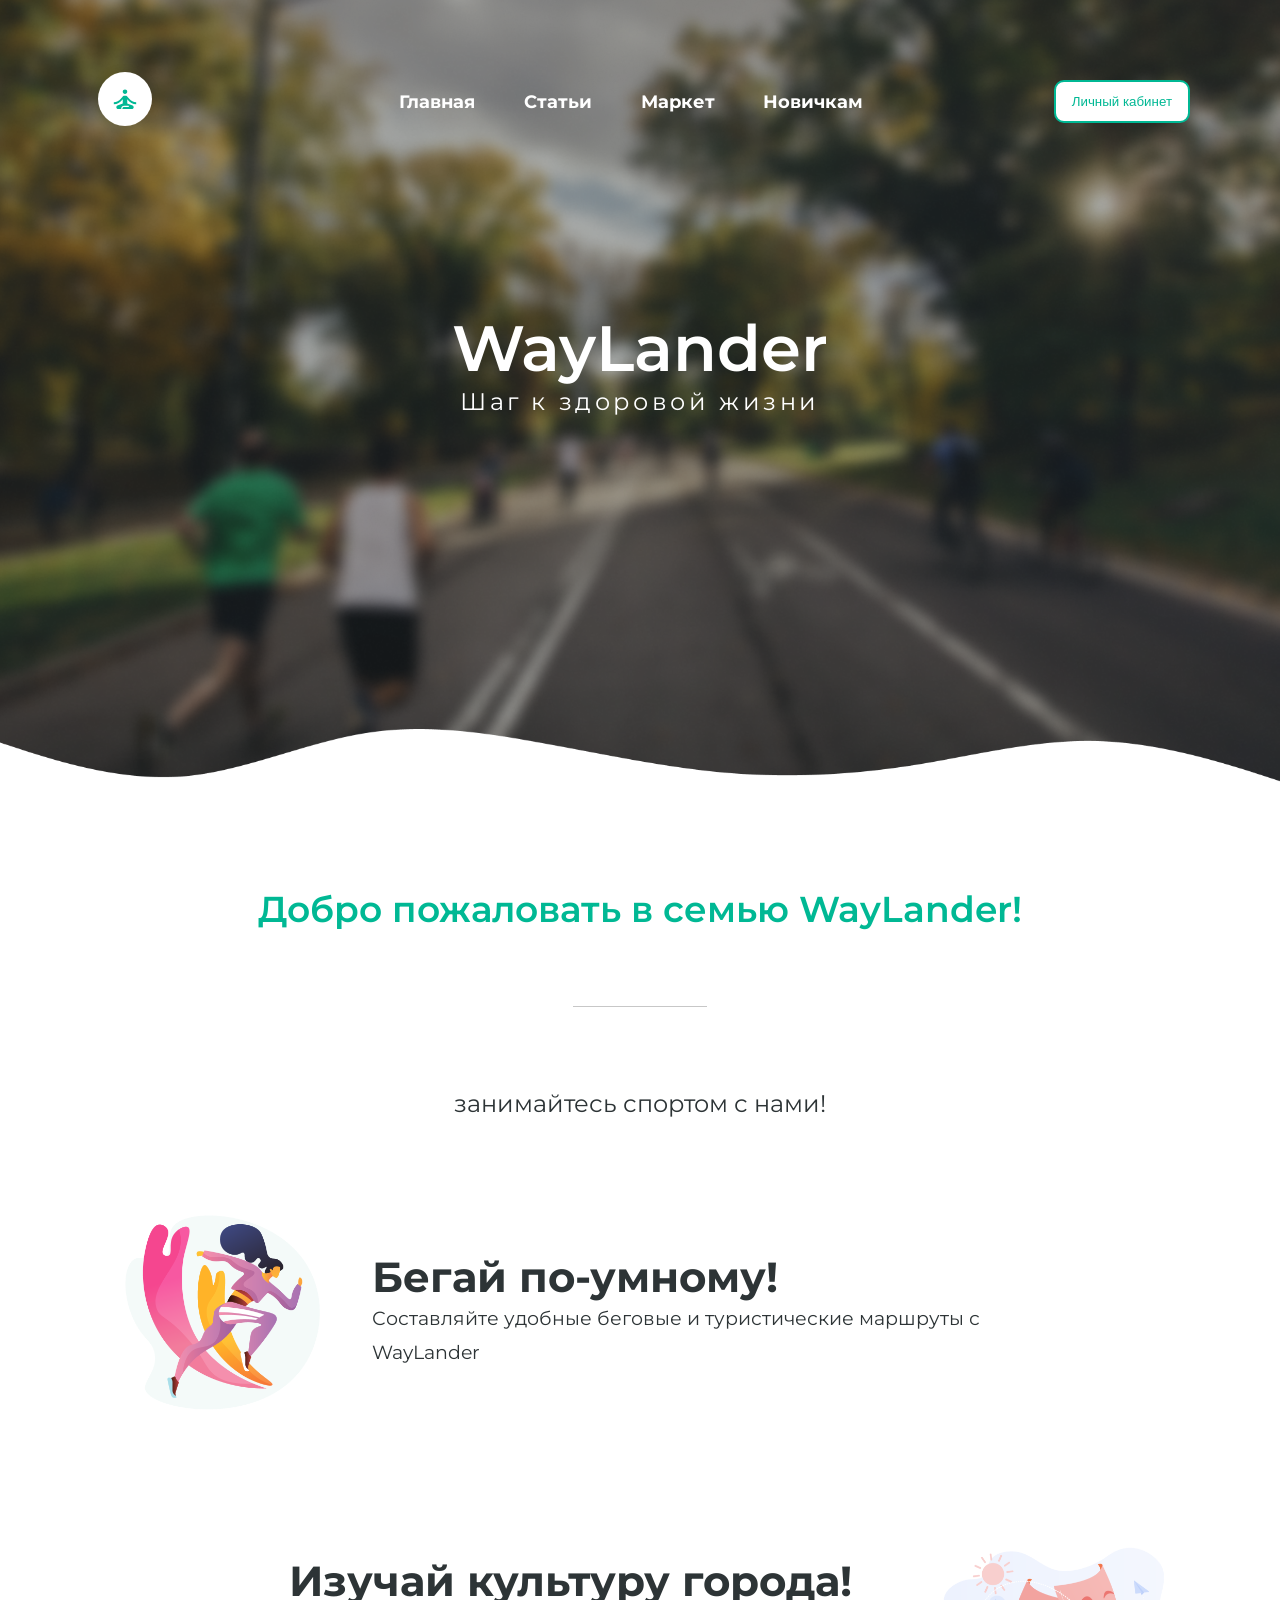
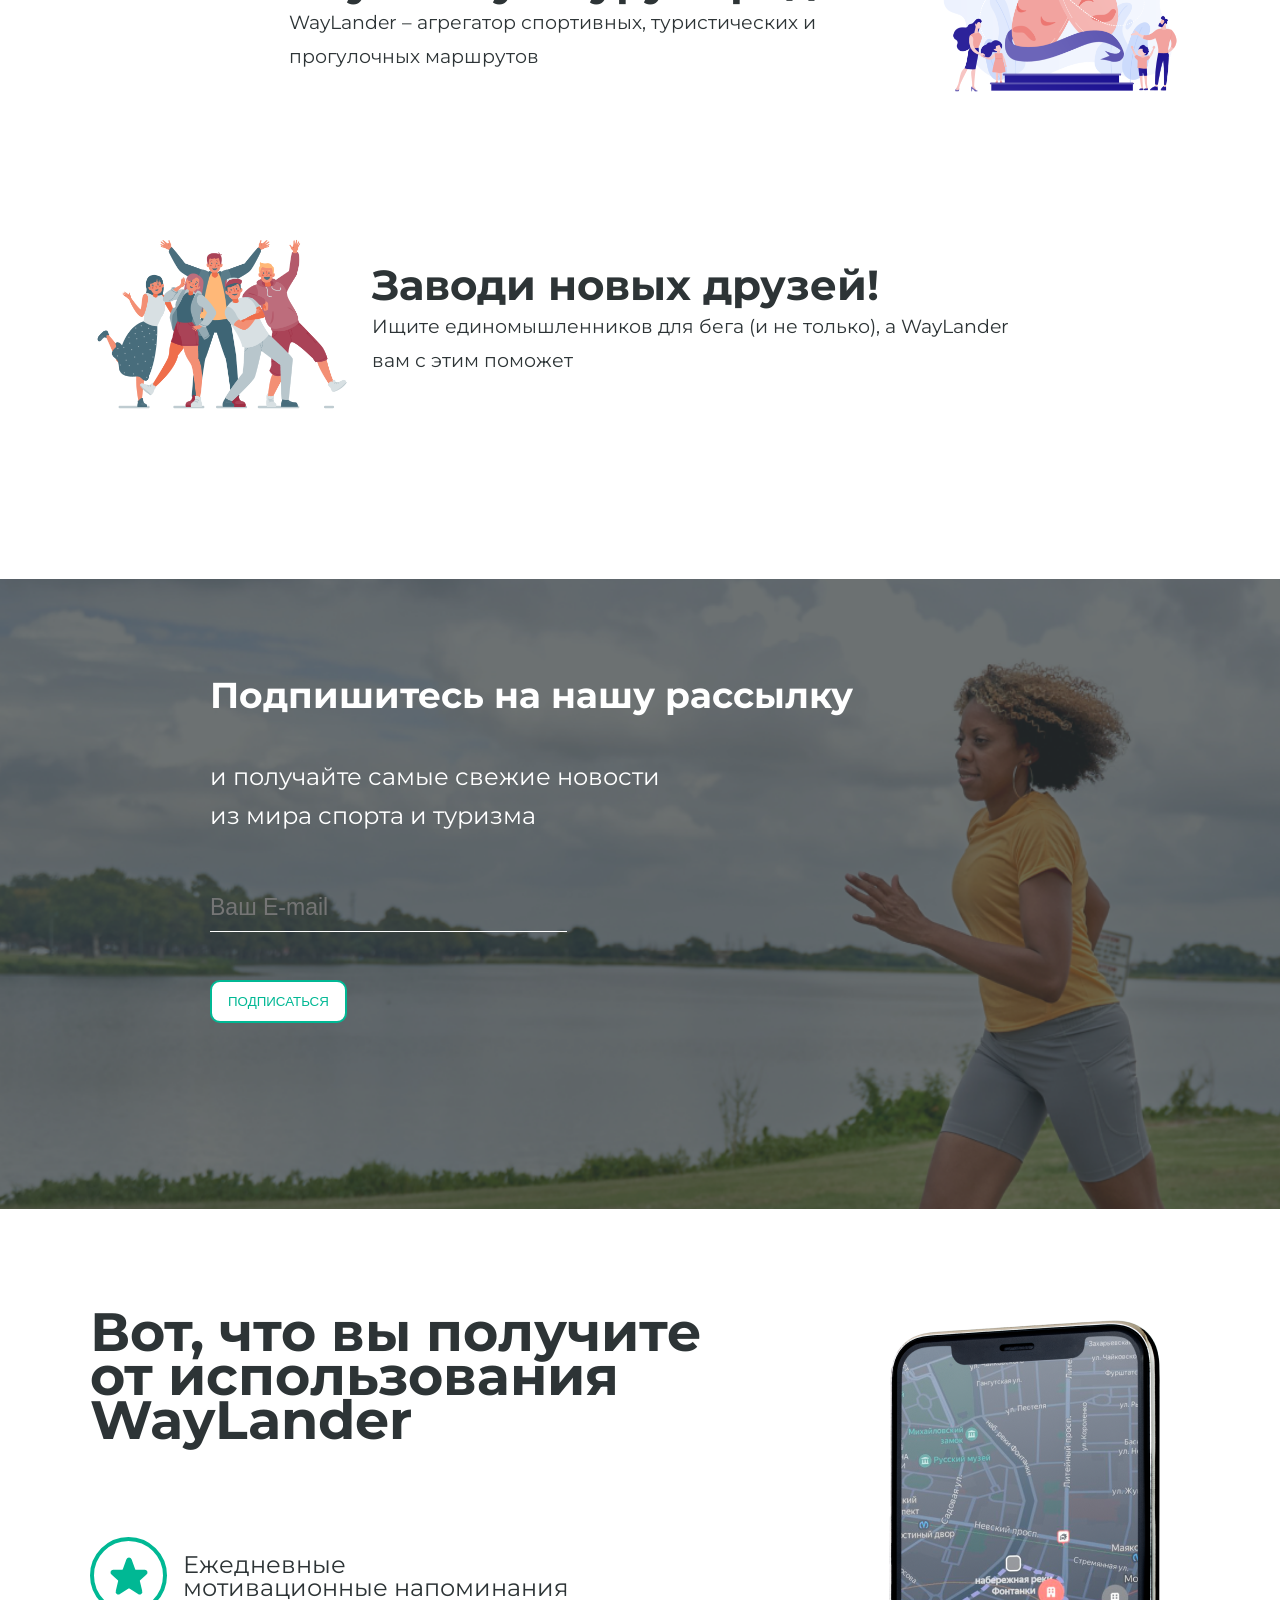
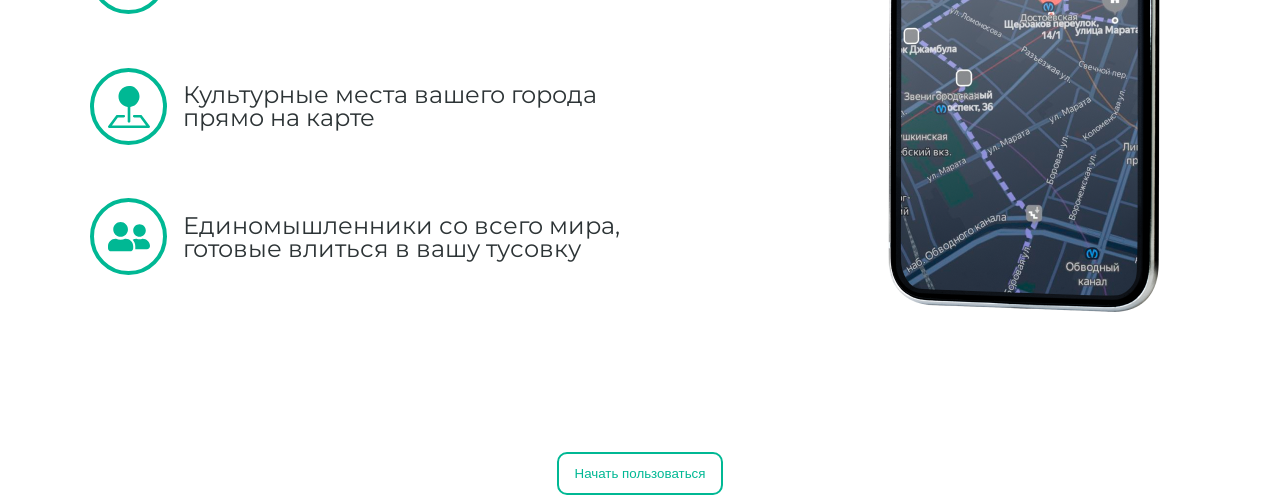
==== commit 358638eb: "added new block and modified size of images" ====
--- a/index.html
+++ b/index.html
@@ -1,9 +1 @@
-<!DOCTYPE html><html lang="en"><head><meta charset="UTF-8"><meta http-equiv="X-UA-Compatible" content="IE=edge"><meta name="viewport" content="width=device-width,initial-scale=1"><link href="https://fonts.googleapis.com/css2?family=Montserrat:wght@400;600&display=swap" rel="stylesheet"><link rel="stylesheet" href="./css/style.min.css"><title>WayLander</title></head><body><section class="promo"><div class="promo__image"><div class="container"><nav class="header__nav"><div class="header__logo"><img src="./icons/Frame_6.svg" alt="" draggable="false"></div><ul class="nav_items"><li>Главная</li><li>Статьи</li><li>Маркет</li><li>Новичкам</li></ul><button class="header__btn">Личный кабинет</button></nav><div class="title"><h1 class="">WayLander</h1><p>Шаг к здоровой жизни</p></div></div><img class="vector" src="./img/Vector.png" alt=""></div></section><section class="opportunities"><div class="container"><div class="greeting"><h2>Добро пожаловать в семью WayLander!</h2><div class="vector"></div><h3>занимайтесь спортом с нами!</h3></div><div class="opportunities__items"><div class="opportunities__item"><img src="./icons/woman.svg" alt=""><div class="opportunities__text"><h2>Бегай по-умному!</h2><p>Составляйте удобные беговые и туристические маршруты с WayLander</p></div></div><div class="opportunities__item"><div class="opportunities__text"><h2>Изучай культуру города!</h2><p>WayLander – агрегатор спортивных, туристических и прогулочных маршрутов</p></div><img src="./icons/masks.svg" alt=""></div><div class="opportunities__item"><img src="./icons/people.svg" alt=""><div class="opportunities__text"><h2>Заводи новых друзей!</h2><p>Ищите единомышленников для бега (и не только), а WayLander вам с этим поможет</p></div></div></div></div></section><!-- <section class="subscribe">
-        <img src="./img/woman.png" alt="">
-        <div class="container">
-            <div class="subscribe__content">
-                <h2>Подпишитесь на нашу рассылку</h2>
-                <p>и получайте самые свежие новости из мира спорта и туризма</p>
-            </div>
-        </div>
-    </section> --><section class="advantages"><div class="container"><div class="advantages__content"><div class="advantages__text"><h2>Вот, что вы получите<br>от использования WayLander</h2><div class="advantages__text-block"><div class="advantages__text-element"><div class="circle"><img src="./icons/star.svg" alt=""></div><p>Ежедневные<br>мотивационные напоминания</p></div><div class="advantages__text-element"><div class="circle"><img src="./icons/map.svg" alt=""></div><p>Культурные места вашего города<br>прямо на карте</p></div><div class="advantages__text-element"><div class="circle"><img src="./icons/user.svg" alt=""></div><p>Единомышленники со всего мира,<br>готовые влиться в вашу тусовку</p></div></div></div><img src="./img/phone.png" alt=""></div><button>Начать пользоваться</button></div></section><script src="https://cdn.jsdelivr.net/npm/bootstrap@5.2.2/dist/js/bootstrap.bundle.min.js" integrity="sha384-OERcA2EqjJCMA+/3y+gxIOqMEjwtxJY7qPCqsdltbNJuaOe923+mo//f6V8Qbsw3" crossorigin="anonymous"></script></body></html>+<!DOCTYPE html><html lang="en"><head><meta charset="UTF-8"><meta http-equiv="X-UA-Compatible" content="IE=edge"><meta name="viewport" content="width=device-width,initial-scale=1"><link href="https://fonts.googleapis.com/css2?family=Montserrat:wght@400;600&display=swap" rel="stylesheet"><link rel="stylesheet" href="./css/style.min.css"><title>WayLander</title></head><body><header class="promo"><div class="promo__image"><div class="container"><nav class="header__nav"><div class="header__logo"><img src="./icons/Frame_6.svg" alt="" draggable="false"></div><ul class="nav_items"><li>Главная</li><li>Статьи</li><li>Маркет</li><li>Новичкам</li></ul><button class="header__btn">Личный кабинет</button></nav><div class="title"><h1 class="">WayLander</h1><p>Шаг к здоровой жизни</p></div></div><img class="vector" src="./img/Vector.png" alt=""></div><section class="opportunities"><div class="container"><div class="greeting"><h2>Добро пожаловать в семью WayLander!</h2><div class="vector"></div><h3>занимайтесь спортом с нами!</h3></div><div class="opportunities__items"><div class="opportunities__item"><img src="./icons/woman.svg" alt=""><div class="opportunities__text"><h2>Бегай по-умному!</h2><p>Составляйте удобные беговые и туристические маршруты с WayLander</p></div></div><div class="opportunities__item"><div class="opportunities__text"><h2>Изучай культуру города!</h2><p>WayLander – агрегатор спортивных, туристических и прогулочных маршрутов</p></div><img src="./icons/masks.svg" alt=""></div><div class="opportunities__item"><img src="./icons/people.svg" alt=""><div class="opportunities__text"><h2>Заводи новых друзей!</h2><p>Ищите единомышленников для бега (и не только), а WayLander вам с этим поможет</p></div></div></div></div></section><section class="subscription"><div class="subscription__image"><div class="container"><div class="subscription__content"><h2>Подпишитесь на нашу рассылку</h2><p>и получайте самые свежие новости<br>из мира спорта и туризма</p><input type="email" placeholder="Ваш E-mail" pattern="[^@\s]+@[^@\s]+\.[^@\s]+" title="Invalid email address"> <button>ПОДПИСАТЬСЯ</button></div></div></div></section><section class="advantages"><div class="container"><div class="advantages__content"><div class="advantages__text"><h2>Вот, что вы получите<br>от использования WayLander</h2><div class="advantages__text-block"><div class="advantages__text-element"><div class="circle"><img src="./icons/star.svg" alt=""></div><p>Ежедневные<br>мотивационные напоминания</p></div><div class="advantages__text-element"><div class="circle"><img src="./icons/map.svg" alt=""></div><p>Культурные места вашего города<br>прямо на карте</p></div><div class="advantages__text-element"><div class="circle"><img src="./icons/user.svg" alt=""></div><p>Единомышленники со всего мира,<br>готовые влиться в вашу тусовку</p></div></div></div><img src="./img/phone.png" alt=""></div><button>Начать пользоваться</button></div></section><script src="https://cdn.jsdelivr.net/npm/bootstrap@5.2.2/dist/js/bootstrap.bundle.min.js" integrity="sha384-OERcA2EqjJCMA+/3y+gxIOqMEjwtxJY7qPCqsdltbNJuaOe923+mo//f6V8Qbsw3" crossorigin="anonymous"></script></header></body></html>
--- a/css/style.min.css
+++ b/css/style.min.css
@@ -1 +1 @@
-*{margin:0;padding:0}.container{width:1100px;margin:0 auto}.promo{position:relative}.promo__image{position:relative;background:url(../img/runner.png) no-repeat center;background-size:cover;min-height:110vh;max-height:100%;margin-bottom:0;position:relative}.promo__image .vector{position:absolute;max-width:100vw;bottom:0}.promo nav{display:flex;justify-content:space-between;align-items:center;padding-top:64px;font-family:Montserrat;font-style:normal;font-weight:700;font-size:18px;line-height:22px}.promo ul{display:flex;list-style-type:none;color:#fff;align-items:center;justify-content:space-between;width:464px;margin-left:135px;margin-right:86px}.promo li{transition:.3s}.promo li:hover{transition:.3s;color:#00b894;cursor:pointer}.promo button{border:0;justify-self:unset;display:flex;justify-content:center;align-items:center;padding:12px 16px;background:#fff;color:#00b894;border-radius:10px;transition:.3s;background-color:#fff;border:2px solid #00b894}.promo button:hover{transition:.3s;background-color:#00b894;color:#fff;cursor:pointer}.promo .title{display:grid;justify-content:center;padding-top:170px}.promo .title h1{animation-name:fadein;animation-duration:2s;animation-delay:1s;opacity:0;animation-fill-mode:forwards;font-family:Montserrat;font-style:normal;font-weight:600;font-size:64px;line-height:78px;color:#fff}.promo .title p{animation-name:fadein;animation-duration:2s;animation-delay:1.7s;opacity:0;animation-fill-mode:forwards;margin:0 auto;font-family:Montserrat;font-style:normal;font-weight:400;font-size:24px;line-height:29px;color:#fff;letter-spacing:.15em}@keyframes fadein{0%{opacity:0}100%{opacity:100}}.opportunities{padding-top:60px}.opportunities__items{min-height:792px;display:inline-block}.opportunities__item{font-family:Montserrat;font-style:normal;font-weight:700;font-size:28px;line-height:34px;display:flex;align-items:center;margin-top:40px;float:left;color:#2d3436}.opportunities__item:nth-child(2n){float:right}.opportunities__item p{max-width:714px;margin-top:8px;font-weight:400;font-size:19px}.opportunities__text{width:637px}.opportunities__text:nth-child(2){margin-right:0;margin-left:18px}.greeting{display:flex;flex-direction:column;min-width:190px;justify-content:center}.greeting h2{margin:0 auto;font-family:Montserrat;font-style:normal;font-weight:600;font-size:36px;line-height:78px;color:#00b894}.greeting .vector{margin:0 auto;height:1px;width:134px;background-color:#c7c7c7;margin-top:58px}.greeting h3{margin:0 auto;margin-top:58px;font-family:Montserrat;font-style:normal;font-weight:400;font-size:24px;line-height:78px;color:#2d3436}.advantages__content{display:flex}.advantages__text{font-family:Montserrat;font-style:normal;font-weight:700;font-size:36px;line-height:44px;color:#2d3436}.advantages{max-height:803px;color:#2d3436;padding-top:101px;margin:0 auto}.advantages__text{color:#2d3436}.advantages__text-block{display:flex;flex-direction:column;justify-content:space-between;min-height:341px;margin-top:95px;font-family:Montserrat;font-style:normal;font-weight:400;font-size:24px;line-height:23px;vertical-align:baseline}.advantages__text-element{display:flex;align-items:center}.advantages__text-element p{margin-left:16px;height:49px}.advantages button{border:0;justify-self:unset;display:flex;justify-content:center;align-items:center;padding:12px 16px;background:#fff;color:#00b894;border-radius:10px;transition:.3s;background-color:#fff;border:2px solid #00b894;margin:0 auto;margin-top:120px}.advantages button:hover{transition:.3s;background-color:#00b894;color:#fff;cursor:pointer}.advantages button:hover{background-color:#00b894}+*{margin:0;padding:0}.container{width:1100px;margin:0 auto}.promo{position:relative}.promo__image{position:relative;background:url(../img/runner.png) no-repeat center;background-size:cover;min-height:90vh;max-height:100%;margin-bottom:0;position:relative}.promo__image .vector{position:absolute;width:100vw;bottom:0}.promo nav{display:flex;justify-content:space-between;align-items:center;padding-top:64px;font-family:Montserrat;font-style:normal;font-weight:700;font-size:18px;line-height:22px}.promo ul{display:flex;list-style-type:none;color:#fff;align-items:center;justify-content:space-between;width:464px;margin-left:135px;margin-right:86px}.promo li{transition:.3s}.promo li:hover{transition:.3s;color:#00b894;cursor:pointer}.promo button{border:0;justify-self:unset;display:flex;justify-content:center;align-items:center;padding:12px 16px;background:#fff;color:#00b894;border-radius:10px;transition:.3s;background-color:#fff;border:2px solid #00b894}.promo button:hover{transition:.3s;background-color:#00b894;color:#fff;cursor:pointer}.promo .title{display:grid;justify-content:center;padding-top:170px}.promo .title h1{animation-name:fadein;animation-duration:2s;animation-delay:1s;opacity:0;animation-fill-mode:forwards;font-family:Montserrat;font-style:normal;font-weight:600;font-size:64px;line-height:78px;color:#fff}.promo .title p{animation-name:fadein;animation-duration:2s;animation-delay:1.7s;opacity:0;animation-fill-mode:forwards;margin:0 auto;font-family:Montserrat;font-style:normal;font-weight:400;font-size:24px;line-height:29px;color:#fff;letter-spacing:.15em}@keyframes fadein{0%{opacity:0}100%{opacity:100}}.opportunities{padding-top:60px}.opportunities__items{min-height:792px;display:inline-block}.opportunities__item{font-family:Montserrat;font-style:normal;font-weight:700;font-size:28px;line-height:34px;display:flex;align-items:center;margin-top:40px;float:left;color:#2d3436}.opportunities__item:nth-child(2n){float:right}.opportunities__item p{max-width:714px;margin-top:8px;font-weight:400;font-size:19px}.opportunities__text{width:637px}.opportunities__text:nth-child(2){margin-right:0;margin-left:18px}.greeting{display:flex;flex-direction:column;min-width:190px;justify-content:center}.greeting h2{margin:0 auto;font-family:Montserrat;font-style:normal;font-weight:600;font-size:36px;line-height:78px;color:#00b894}.greeting .vector{margin:0 auto;height:1px;width:134px;background-color:#c7c7c7;margin-top:58px}.greeting h3{margin:0 auto;margin-top:58px;font-family:Montserrat;font-style:normal;font-weight:400;font-size:24px;line-height:78px;color:#2d3436}.subscription{margin-top:120px}.subscription__image{position:relative;background:url(../img/woman.png) no-repeat center;background-size:cover;min-height:70vh;max-height:80vh;margin-bottom:0;position:relative}.subscription__content{padding:94px 370px 94px 120px;width:729px}.subscription__content h2{font-family:Montserrat;font-style:normal;font-weight:700;font-size:36px;line-height:44px;color:#fff}.subscription__content p{margin-top:40px;font-family:Montserrat;font-style:normal;font-weight:400;font-size:24px;line-height:39px;color:#fff}.subscription__content input{margin-top:48px;height:48px;width:357px;border:none;background:0 0;border-bottom:1px solid #fff;color:#fff;font-size:23px}.subscription__content button{margin-top:48px;border:0;justify-self:unset;display:flex;justify-content:center;align-items:center;padding:12px 16px;background:#fff;color:#00b894;border-radius:10px;transition:.3s;background-color:#fff;border:2px solid #00b894}.subscription__content button:hover{transition:.3s;background-color:#00b894;color:#fff;cursor:pointer}.subscription__content button:focus{outline:0!important;box-shadow:none}.advantages{max-height:803px;color:#2d3436;padding-top:101px;margin:0 auto}.advantages__content{display:flex}.advantages__text{font-family:Montserrat;font-style:normal;font-weight:700;font-size:36px;line-height:44px;color:#2d3436}.advantages__text-block{display:flex;flex-direction:column;justify-content:space-between;min-height:341px;margin-top:95px;font-family:Montserrat;font-style:normal;font-weight:400;font-size:24px;line-height:23px;vertical-align:baseline}.advantages__text-element{display:flex;align-items:center}.advantages__text-element p{margin-left:16px;height:49px}.advantages button{border:0;justify-self:unset;display:flex;justify-content:center;align-items:center;padding:12px 16px;background:#fff;color:#00b894;border-radius:10px;transition:.3s;background-color:#fff;border:2px solid #00b894;margin:0 auto;margin-top:120px}.advantages button:hover{transition:.3s;background-color:#00b894;color:#fff;cursor:pointer}.advantages button:hover{background-color:#00b894}
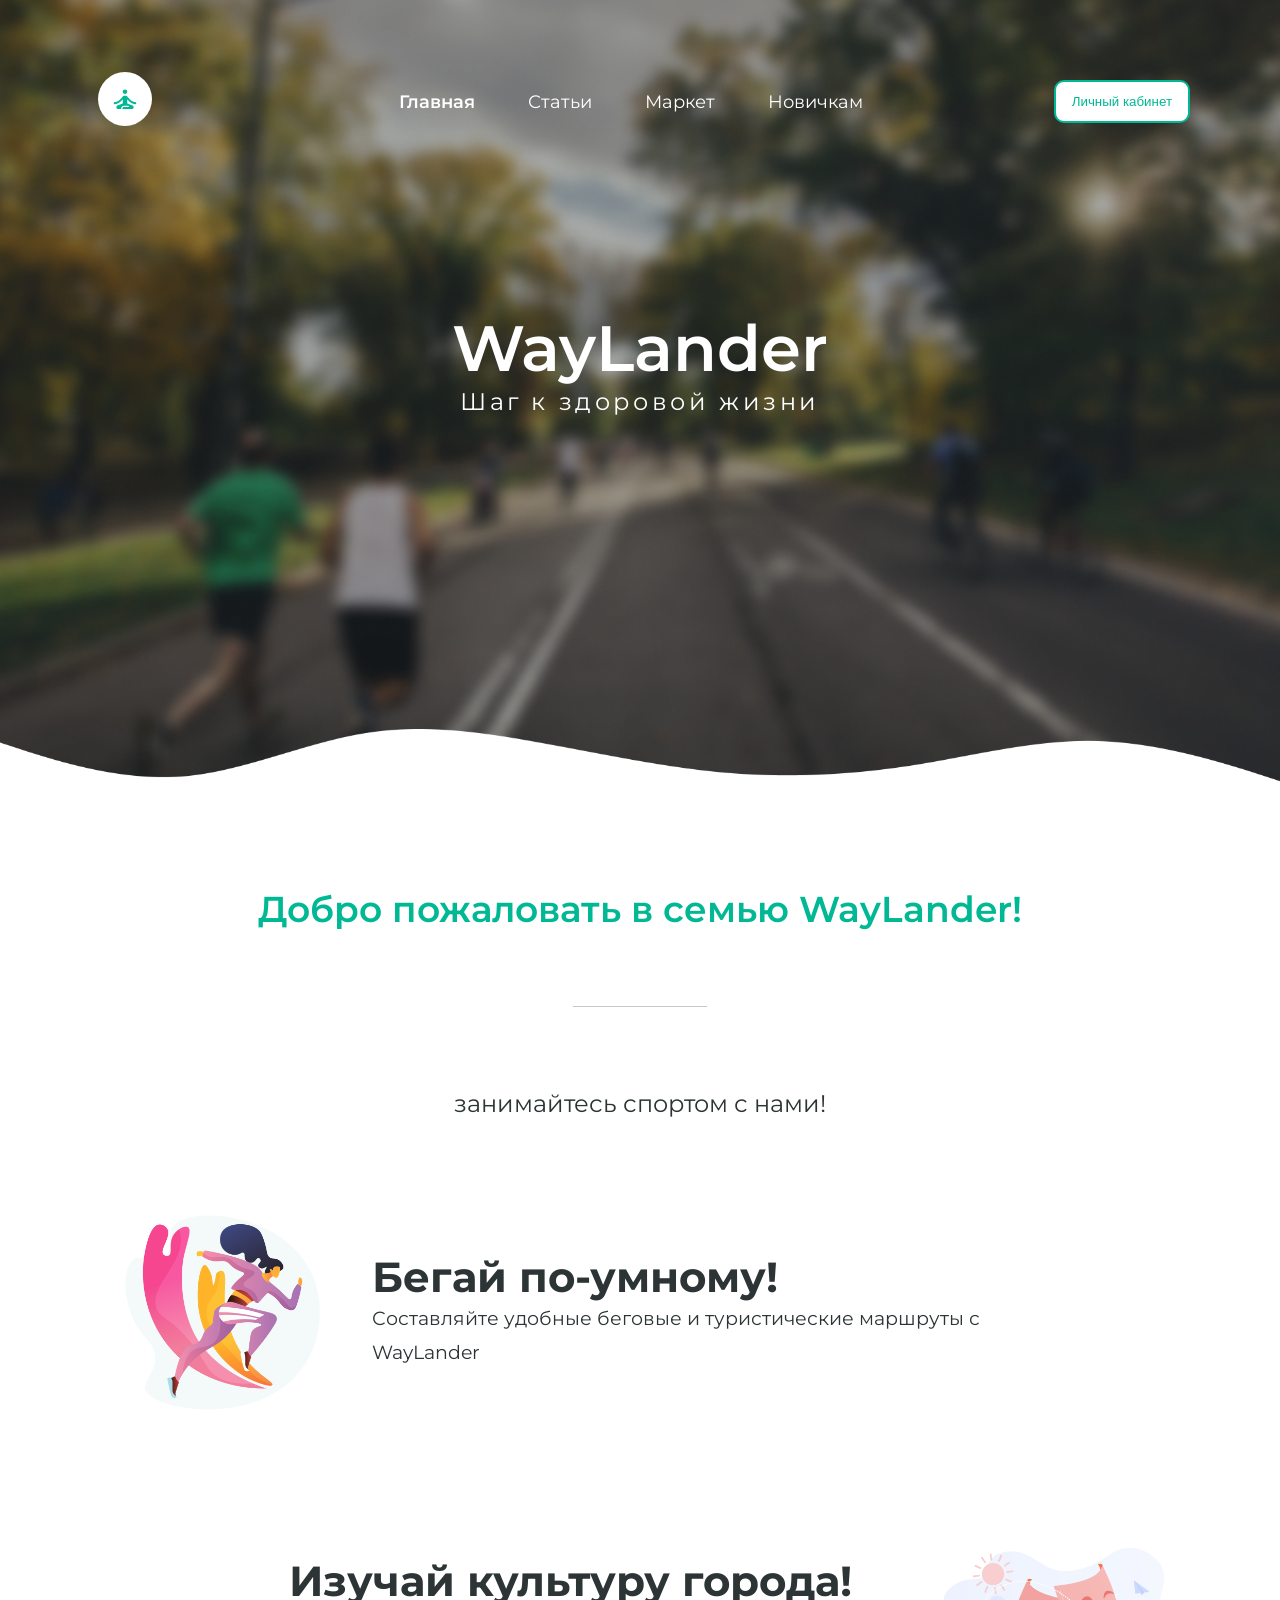
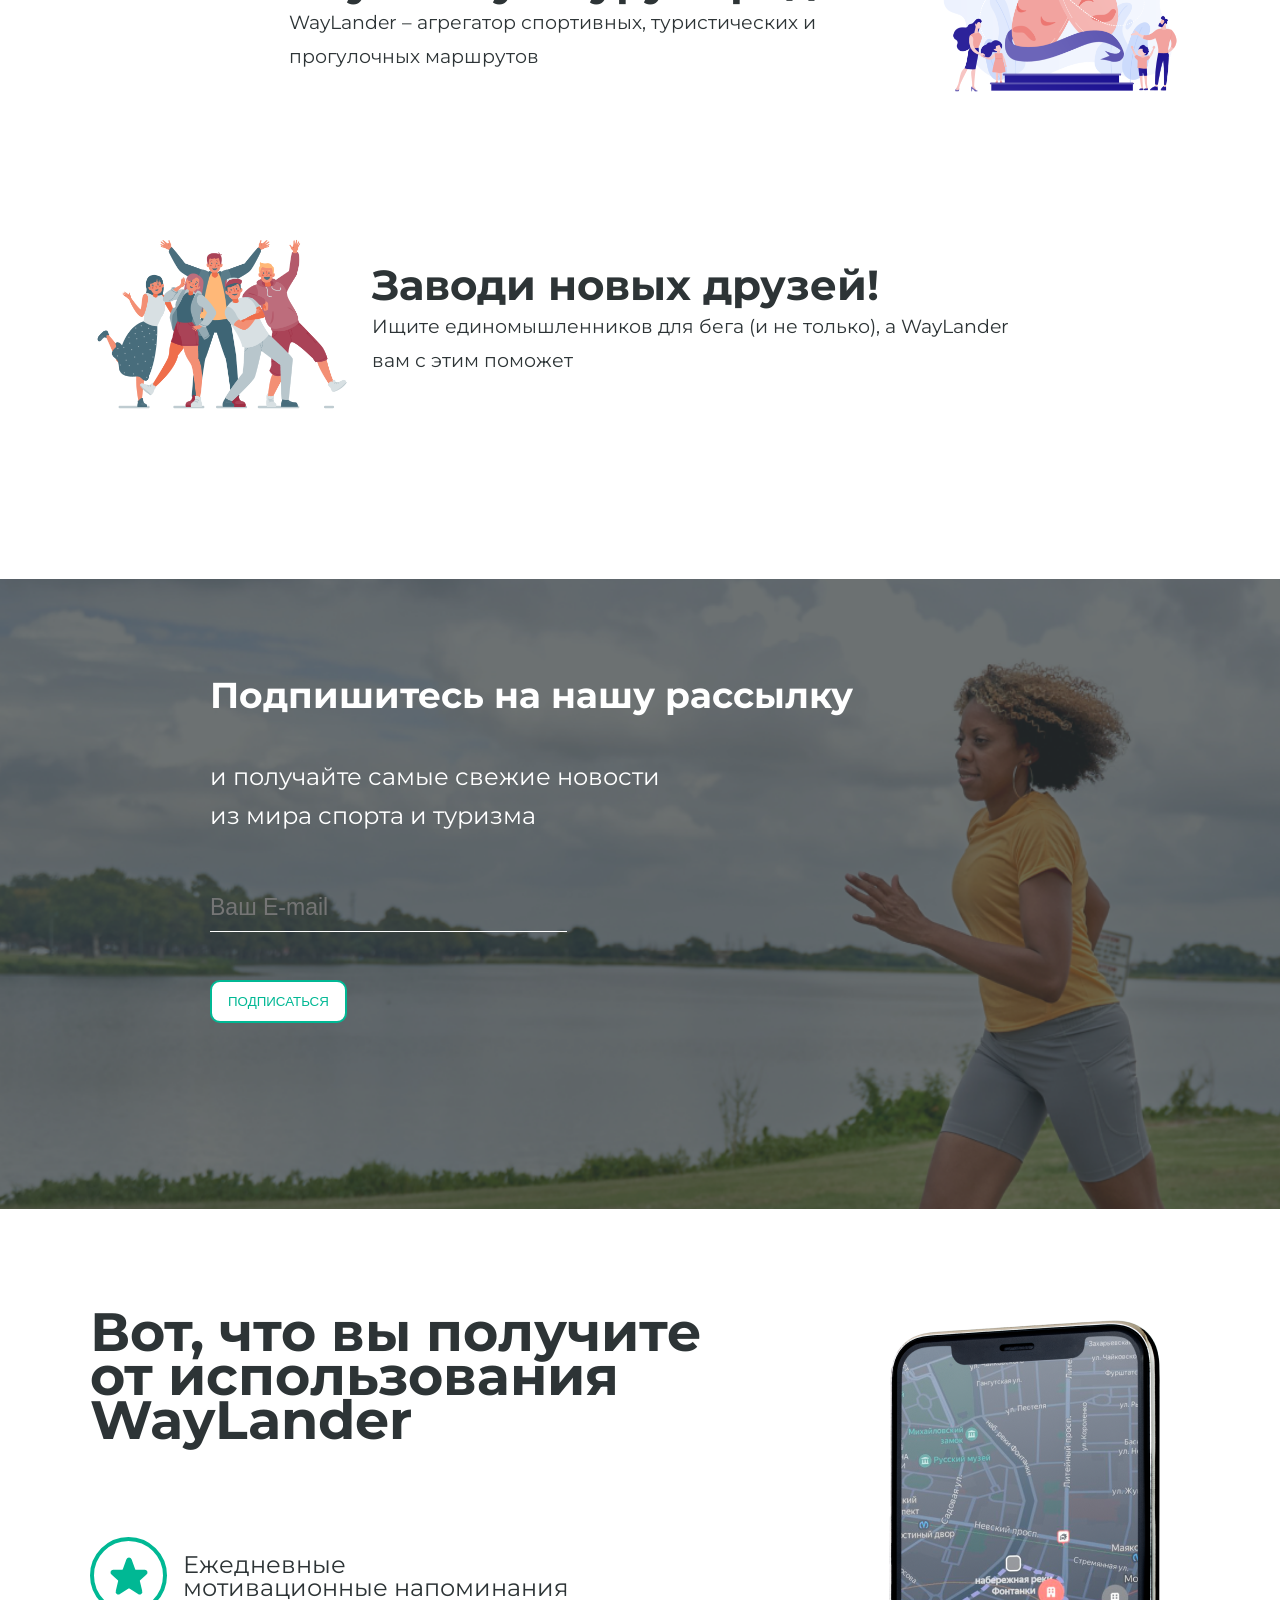
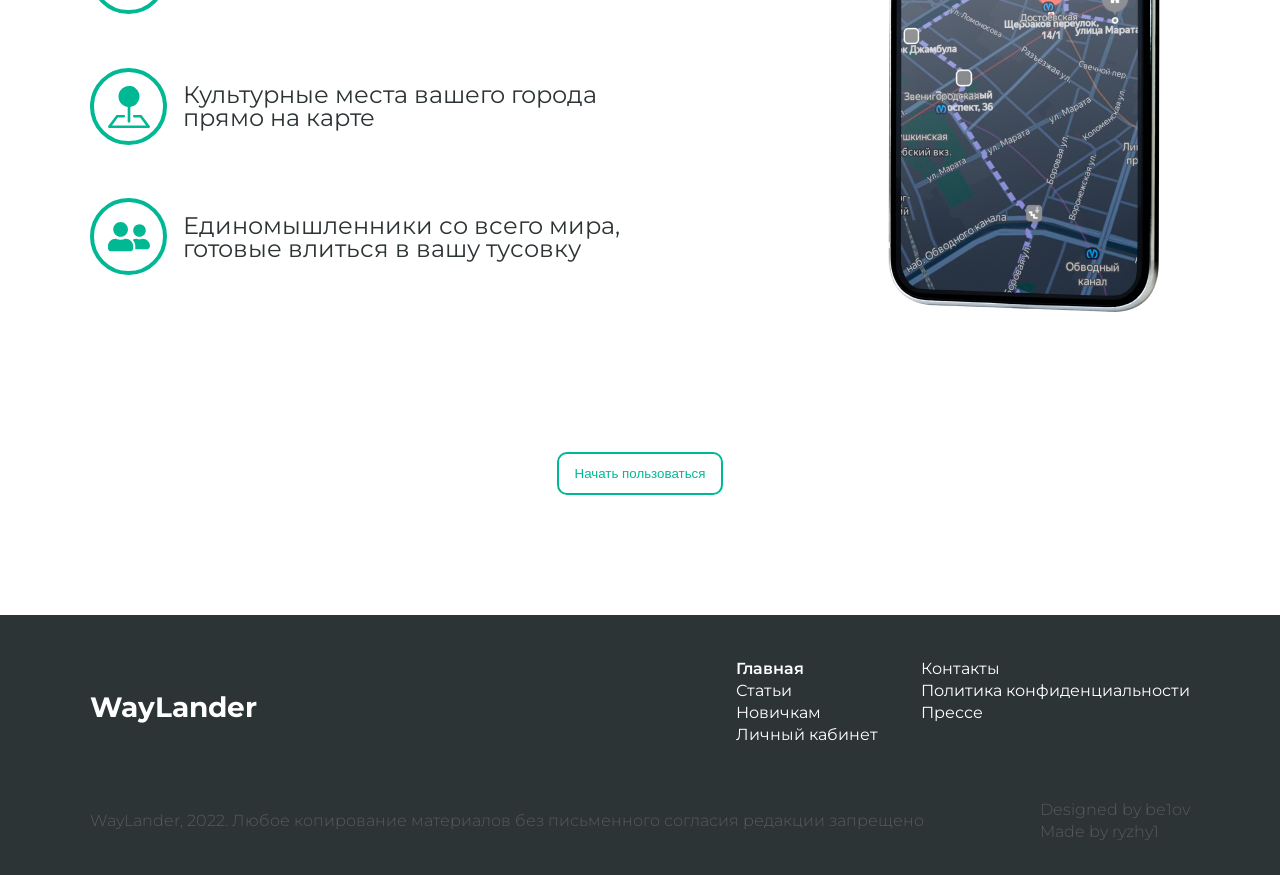
==== commit ed4d920e: "full web-site" ====
--- a/index.html
+++ b/index.html
@@ -1 +1 @@
-<!DOCTYPE html><html lang="en"><head><meta charset="UTF-8"><meta http-equiv="X-UA-Compatible" content="IE=edge"><meta name="viewport" content="width=device-width,initial-scale=1"><link href="https://fonts.googleapis.com/css2?family=Montserrat:wght@400;600&display=swap" rel="stylesheet"><link rel="stylesheet" href="./css/style.min.css"><title>WayLander</title></head><body><header class="promo"><div class="promo__image"><div class="container"><nav class="header__nav"><div class="header__logo"><img src="./icons/Frame_6.svg" alt="" draggable="false"></div><ul class="nav_items"><li>Главная</li><li>Статьи</li><li>Маркет</li><li>Новичкам</li></ul><button class="header__btn">Личный кабинет</button></nav><div class="title"><h1 class="">WayLander</h1><p>Шаг к здоровой жизни</p></div></div><img class="vector" src="./img/Vector.png" alt=""></div><section class="opportunities"><div class="container"><div class="greeting"><h2>Добро пожаловать в семью WayLander!</h2><div class="vector"></div><h3>занимайтесь спортом с нами!</h3></div><div class="opportunities__items"><div class="opportunities__item"><img src="./icons/woman.svg" alt=""><div class="opportunities__text"><h2>Бегай по-умному!</h2><p>Составляйте удобные беговые и туристические маршруты с WayLander</p></div></div><div class="opportunities__item"><div class="opportunities__text"><h2>Изучай культуру города!</h2><p>WayLander – агрегатор спортивных, туристических и прогулочных маршрутов</p></div><img src="./icons/masks.svg" alt=""></div><div class="opportunities__item"><img src="./icons/people.svg" alt=""><div class="opportunities__text"><h2>Заводи новых друзей!</h2><p>Ищите единомышленников для бега (и не только), а WayLander вам с этим поможет</p></div></div></div></div></section><section class="subscription"><div class="subscription__image"><div class="container"><div class="subscription__content"><h2>Подпишитесь на нашу рассылку</h2><p>и получайте самые свежие новости<br>из мира спорта и туризма</p><input type="email" placeholder="Ваш E-mail" pattern="[^@\s]+@[^@\s]+\.[^@\s]+" title="Invalid email address"> <button>ПОДПИСАТЬСЯ</button></div></div></div></section><section class="advantages"><div class="container"><div class="advantages__content"><div class="advantages__text"><h2>Вот, что вы получите<br>от использования WayLander</h2><div class="advantages__text-block"><div class="advantages__text-element"><div class="circle"><img src="./icons/star.svg" alt=""></div><p>Ежедневные<br>мотивационные напоминания</p></div><div class="advantages__text-element"><div class="circle"><img src="./icons/map.svg" alt=""></div><p>Культурные места вашего города<br>прямо на карте</p></div><div class="advantages__text-element"><div class="circle"><img src="./icons/user.svg" alt=""></div><p>Единомышленники со всего мира,<br>готовые влиться в вашу тусовку</p></div></div></div><img src="./img/phone.png" alt=""></div><button>Начать пользоваться</button></div></section><script src="https://cdn.jsdelivr.net/npm/bootstrap@5.2.2/dist/js/bootstrap.bundle.min.js" integrity="sha384-OERcA2EqjJCMA+/3y+gxIOqMEjwtxJY7qPCqsdltbNJuaOe923+mo//f6V8Qbsw3" crossorigin="anonymous"></script></header></body></html>+<!DOCTYPE html><html lang="en"><head><meta charset="UTF-8"><meta http-equiv="X-UA-Compatible" content="IE=edge"><meta name="viewport" content="width=device-width,initial-scale=1"><link href="https://fonts.googleapis.com/css2?family=Montserrat:wght@400;600&display=swap" rel="stylesheet"><link rel="stylesheet" href="./css/style.min.css"><title>WayLander</title></head><body><header class="promo"><div class="promo__image"><div class="container"><nav class="header__nav"><div class="header__logo"><img src="./icons/Frame_6.svg" alt="" draggable="false"></div><ul class="nav_items"><li class="active">Главная</li><li>Статьи</li><li>Маркет</li><li>Новичкам</li></ul><button class="header__btn">Личный кабинет</button></nav><div class="title"><h1 class="">WayLander</h1><p>Шаг к здоровой жизни</p></div></div><img class="vector" src="./img/Vector.png" alt=""></div></header><main><div class="opportunities"><div class="container"><div class="greeting"><h2>Добро пожаловать в семью WayLander!</h2><div class="vector"></div><h3>занимайтесь спортом с нами!</h3></div><div class="opportunities__items"><div class="opportunities__item"><img src="./icons/woman.svg" alt=""><div class="opportunities__text"><h2>Бегай по-умному!</h2><p>Составляйте удобные беговые и туристические маршруты с WayLander</p></div></div><div class="opportunities__item"><div class="opportunities__text"><h2>Изучай культуру города!</h2><p>WayLander – агрегатор спортивных, туристических и прогулочных маршрутов</p></div><img src="./icons/masks.svg" alt=""></div><div class="opportunities__item"><img src="./icons/people.svg" alt=""><div class="opportunities__text"><h2>Заводи новых друзей!</h2><p>Ищите единомышленников для бега (и не только), а WayLander вам с этим поможет</p></div></div></div></div></div><div class="subscription"><div class="subscription__image"><div class="container"><div class="subscription__content"><h2>Подпишитесь на нашу рассылку</h2><p>и получайте самые свежие новости<br>из мира спорта и туризма</p><input type="email" placeholder="Ваш E-mail" pattern="[^@\s]+@[^@\s]+\.[^@\s]+" title="Invalid email address"> <button>ПОДПИСАТЬСЯ</button></div></div></div></div><div class="advantages"><div class="container"><div class="advantages__content"><div class="advantages__text"><h2>Вот, что вы получите<br>от использования WayLander</h2><div class="advantages__text-block"><div class="advantages__text-element"><div class="circle"><img src="./icons/star.svg" alt=""></div><p>Ежедневные<br>мотивационные напоминания</p></div><div class="advantages__text-element"><div class="circle"><img src="./icons/map.svg" alt=""></div><p>Культурные места вашего города<br>прямо на карте</p></div><div class="advantages__text-element"><div class="circle"><img src="./icons/user.svg" alt=""></div><p>Единомышленники со всего мира,<br>готовые влиться в вашу тусовку</p></div></div></div><img src="./img/phone.png" alt=""></div><button>Начать пользоваться</button></div></div></main><footer><div class="container"><div class="footer"><div class="footer__main"><div class="footer__logo"><h2>WayLander</h2></div><div class="footer__info"><div class="footer__nav"><ul><li class="active">Главная</li><li>Статьи</li><li>Новичкам</li><li>Личный кабинет</li></ul></div><div class="footer__about"><ul><li>Контакты</li><li>Политика конфиденциальности</li><li>Прессе</li></ul></div></div></div><div class="footer__about"><p>WayLander, 2022. Любое копирование материалов без письменного согласия редакции запрещено</p><p>Designed by be1ov<br>Made by ryzhy1</p></div></div></div></footer><script src="https://cdn.jsdelivr.net/npm/bootstrap@5.2.2/dist/js/bootstrap.bundle.min.js" integrity="sha384-OERcA2EqjJCMA+/3y+gxIOqMEjwtxJY7qPCqsdltbNJuaOe923+mo//f6V8Qbsw3" crossorigin="anonymous"></script></body></html>
--- a/css/style.min.css
+++ b/css/style.min.css
@@ -1 +1 @@
-*{margin:0;padding:0}.container{width:1100px;margin:0 auto}.promo{position:relative}.promo__image{position:relative;background:url(../img/runner.png) no-repeat center;background-size:cover;min-height:90vh;max-height:100%;margin-bottom:0;position:relative}.promo__image .vector{position:absolute;width:100vw;bottom:0}.promo nav{display:flex;justify-content:space-between;align-items:center;padding-top:64px;font-family:Montserrat;font-style:normal;font-weight:700;font-size:18px;line-height:22px}.promo ul{display:flex;list-style-type:none;color:#fff;align-items:center;justify-content:space-between;width:464px;margin-left:135px;margin-right:86px}.promo li{transition:.3s}.promo li:hover{transition:.3s;color:#00b894;cursor:pointer}.promo button{border:0;justify-self:unset;display:flex;justify-content:center;align-items:center;padding:12px 16px;background:#fff;color:#00b894;border-radius:10px;transition:.3s;background-color:#fff;border:2px solid #00b894}.promo button:hover{transition:.3s;background-color:#00b894;color:#fff;cursor:pointer}.promo .title{display:grid;justify-content:center;padding-top:170px}.promo .title h1{animation-name:fadein;animation-duration:2s;animation-delay:1s;opacity:0;animation-fill-mode:forwards;font-family:Montserrat;font-style:normal;font-weight:600;font-size:64px;line-height:78px;color:#fff}.promo .title p{animation-name:fadein;animation-duration:2s;animation-delay:1.7s;opacity:0;animation-fill-mode:forwards;margin:0 auto;font-family:Montserrat;font-style:normal;font-weight:400;font-size:24px;line-height:29px;color:#fff;letter-spacing:.15em}@keyframes fadein{0%{opacity:0}100%{opacity:100}}.opportunities{padding-top:60px}.opportunities__items{min-height:792px;display:inline-block}.opportunities__item{font-family:Montserrat;font-style:normal;font-weight:700;font-size:28px;line-height:34px;display:flex;align-items:center;margin-top:40px;float:left;color:#2d3436}.opportunities__item:nth-child(2n){float:right}.opportunities__item p{max-width:714px;margin-top:8px;font-weight:400;font-size:19px}.opportunities__text{width:637px}.opportunities__text:nth-child(2){margin-right:0;margin-left:18px}.greeting{display:flex;flex-direction:column;min-width:190px;justify-content:center}.greeting h2{margin:0 auto;font-family:Montserrat;font-style:normal;font-weight:600;font-size:36px;line-height:78px;color:#00b894}.greeting .vector{margin:0 auto;height:1px;width:134px;background-color:#c7c7c7;margin-top:58px}.greeting h3{margin:0 auto;margin-top:58px;font-family:Montserrat;font-style:normal;font-weight:400;font-size:24px;line-height:78px;color:#2d3436}.subscription{margin-top:120px}.subscription__image{position:relative;background:url(../img/woman.png) no-repeat center;background-size:cover;min-height:70vh;max-height:80vh;margin-bottom:0;position:relative}.subscription__content{padding:94px 370px 94px 120px;width:729px}.subscription__content h2{font-family:Montserrat;font-style:normal;font-weight:700;font-size:36px;line-height:44px;color:#fff}.subscription__content p{margin-top:40px;font-family:Montserrat;font-style:normal;font-weight:400;font-size:24px;line-height:39px;color:#fff}.subscription__content input{margin-top:48px;height:48px;width:357px;border:none;background:0 0;border-bottom:1px solid #fff;color:#fff;font-size:23px}.subscription__content button{margin-top:48px;border:0;justify-self:unset;display:flex;justify-content:center;align-items:center;padding:12px 16px;background:#fff;color:#00b894;border-radius:10px;transition:.3s;background-color:#fff;border:2px solid #00b894}.subscription__content button:hover{transition:.3s;background-color:#00b894;color:#fff;cursor:pointer}.subscription__content button:focus{outline:0!important;box-shadow:none}.advantages{max-height:803px;color:#2d3436;padding-top:101px;margin:0 auto}.advantages__content{display:flex}.advantages__text{font-family:Montserrat;font-style:normal;font-weight:700;font-size:36px;line-height:44px;color:#2d3436}.advantages__text-block{display:flex;flex-direction:column;justify-content:space-between;min-height:341px;margin-top:95px;font-family:Montserrat;font-style:normal;font-weight:400;font-size:24px;line-height:23px;vertical-align:baseline}.advantages__text-element{display:flex;align-items:center}.advantages__text-element p{margin-left:16px;height:49px}.advantages button{border:0;justify-self:unset;display:flex;justify-content:center;align-items:center;padding:12px 16px;background:#fff;color:#00b894;border-radius:10px;transition:.3s;background-color:#fff;border:2px solid #00b894;margin:0 auto;margin-top:120px}.advantages button:hover{transition:.3s;background-color:#00b894;color:#fff;cursor:pointer}.advantages button:hover{background-color:#00b894}+*{margin:0;padding:0}.container{width:1100px;margin:0 auto}.active{font-weight:600}.promo{position:relative}.promo__image{position:relative;background:url(../img/runner.png) no-repeat center;background-size:cover;min-height:90vh;max-height:100%;margin-bottom:0;position:relative}.promo__image .vector{position:absolute;width:100vw;bottom:0}.promo nav{display:flex;justify-content:space-between;align-items:center;padding-top:64px;font-family:Montserrat;font-style:normal;font-weight:400;font-size:18px;line-height:22px}.promo ul{display:flex;list-style-type:none;color:#fff;align-items:center;justify-content:space-between;width:464px;margin-left:135px;margin-right:86px}.promo li{transition:.3s}.promo li:hover{transition:.3s;color:#00b894;cursor:pointer}.promo button{border:0;justify-self:unset;display:flex;justify-content:center;align-items:center;padding:12px 16px;background:#fff;color:#00b894;border-radius:10px;transition:.3s;background-color:#fff;border:2px solid #00b894}.promo button:hover{transition:.3s;background-color:#00b894;color:#fff;cursor:pointer}.promo .title{display:grid;justify-content:center;padding-top:170px}.promo .title h1{animation-name:fadein;animation-duration:2s;animation-delay:1s;opacity:0;animation-fill-mode:forwards;font-family:Montserrat;font-style:normal;font-weight:600;font-size:64px;line-height:78px;color:#fff}.promo .title p{animation-name:fadein;animation-duration:2s;animation-delay:1.7s;opacity:0;animation-fill-mode:forwards;margin:0 auto;font-family:Montserrat;font-style:normal;font-weight:400;font-size:24px;line-height:29px;color:#fff;letter-spacing:.15em}@keyframes fadein{0%{opacity:0}100%{opacity:100}}.opportunities{padding-top:60px}.opportunities__items{min-height:792px;display:inline-block}.opportunities__item{font-family:Montserrat;font-style:normal;font-weight:700;font-size:28px;line-height:34px;display:flex;align-items:center;margin-top:40px;float:left;color:#2d3436}.opportunities__item:nth-child(2n){float:right}.opportunities__item p{max-width:714px;margin-top:8px;font-weight:400;font-size:19px}.opportunities__text{width:637px}.opportunities__text:nth-child(2){margin-right:0;margin-left:18px}.greeting{display:flex;flex-direction:column;min-width:190px;justify-content:center}.greeting h2{margin:0 auto;font-family:Montserrat;font-style:normal;font-weight:600;font-size:36px;line-height:78px;color:#00b894}.greeting .vector{margin:0 auto;height:1px;width:134px;background-color:#c7c7c7;margin-top:58px}.greeting h3{margin:0 auto;margin-top:58px;font-family:Montserrat;font-style:normal;font-weight:400;font-size:24px;line-height:78px;color:#2d3436}.subscription{margin-top:120px}.subscription__image{position:relative;background:url(../img/woman.png) no-repeat center;background-size:cover;min-height:70vh;max-height:80vh;margin-bottom:0;position:relative}.subscription__content{padding:94px 370px 94px 120px;width:729px}.subscription__content h2{font-family:Montserrat;font-style:normal;font-weight:700;font-size:36px;line-height:44px;color:#fff}.subscription__content p{margin-top:40px;font-family:Montserrat;font-style:normal;font-weight:400;font-size:24px;line-height:39px;color:#fff}.subscription__content input{margin-top:48px;height:48px;width:357px;border:none;background:0 0;border-bottom:1px solid #fff;color:#fff;font-size:23px}.subscription__content input:focus{outline:0}.subscription__content button{margin-top:48px;border:0;justify-self:unset;display:flex;justify-content:center;align-items:center;padding:12px 16px;background:#fff;color:#00b894;border-radius:10px;transition:.3s;background-color:#fff;border:2px solid #00b894}.subscription__content button:hover{transition:.3s;background-color:#00b894;color:#fff;cursor:pointer}.subscription__content button:focus{outline:0!important;box-shadow:none}.advantages{max-height:803px;color:#2d3436;padding-top:101px;margin:0 auto}.advantages__content{display:flex}.advantages__text{font-family:Montserrat;font-style:normal;font-weight:700;font-size:36px;line-height:44px;color:#2d3436}.advantages__text-block{display:flex;flex-direction:column;justify-content:space-between;min-height:341px;margin-top:95px;font-family:Montserrat;font-style:normal;font-weight:400;font-size:24px;line-height:23px;vertical-align:baseline}.advantages__text-element{display:flex;align-items:center}.advantages__text-element p{margin-left:16px;height:49px}.advantages button{border:0;justify-self:unset;display:flex;justify-content:center;align-items:center;padding:12px 16px;background:#fff;color:#00b894;border-radius:10px;transition:.3s;background-color:#fff;border:2px solid #00b894;margin:0 auto;margin-top:120px}.advantages button:hover{transition:.3s;background-color:#00b894;color:#fff;cursor:pointer}.advantages button:hover{background-color:#00b894}footer{height:100%;margin-top:120px;background-color:#2d3436}footer .footer__main{align-items:center;justify-content:space-between;display:flex;padding:73px 0 73px 0;align-items:center;height:100%;position:relative}footer .footer__info{position:absolute;display:flex;right:0}footer .footer__nav{margin-right:43px}footer .footer h2{font-family:Montserrat;font-style:normal;font-weight:700;font-size:28px;line-height:38px;color:#fff}footer .footer ul{list-style-type:none;color:#fff;font-family:Montserrat;font-style:normal;font-weight:400;font-size:16px;line-height:22px}footer .footer__about{padding-bottom:32px;display:flex;justify-content:space-between;font-family:Montserrat;font-style:normal;font-weight:300;font-size:16px;line-height:22px;color:#5a5a5a;align-items:center}
